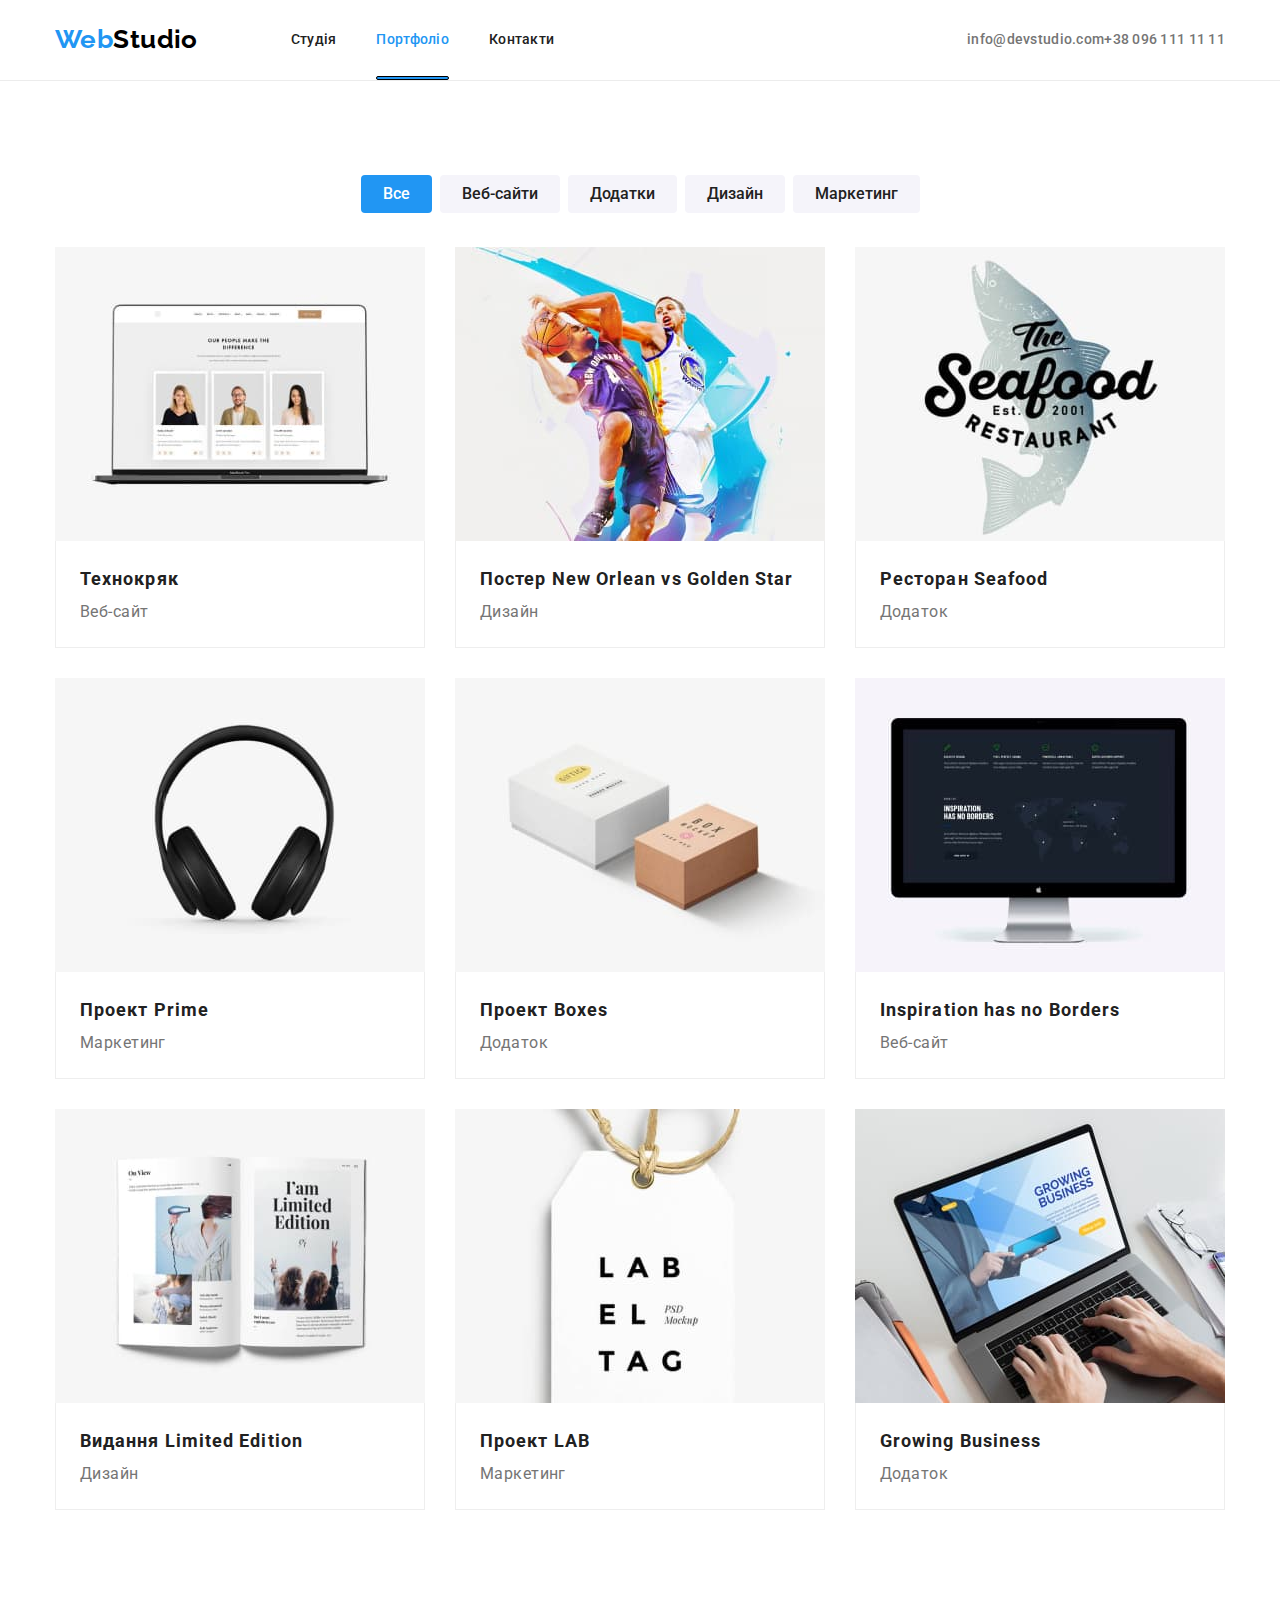
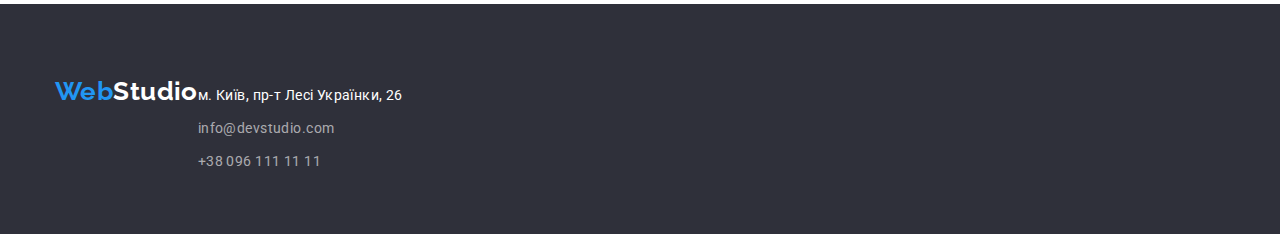
==== portfolio.html @ 4567cb4b "commit-1" ====
<!DOCTYPE html>
<html lang="uk">
  <head>
    <meta charset="UTF-8" />
    <meta http-equiv="X-UA-Compatible" content="IE=edge" />
    <meta name="viewport" content="width=device-width, initial-scale=1.0" />
    <title>Document</title>
    <link rel="preconnect" href="https://fonts.googleapis.com" />
    <link rel="preconnect" href="https://fonts.gstatic.com" crossorigin />
    <link
      href="https://fonts.googleapis.com/css2?family=Raleway:wght@700&family=Roboto:wght@400;500;700;900&display=swap"
      rel="stylesheet"
    />
    <link
      rel="stylesheet"
      href="https://cdnjs.cloudflare.com/ajax/libs/modern-normalize/1.0.0/modern-normalize.min.css"
    />
    <link rel="stylesheet" href="./css/styles.css" />
  </head>

  <body>
    <header class="section header">
      <div class="container header-container">
        <nav class="navigation">
          <a href="index.html" class="logo header link"
            ><span class="logo-accent">Web</span>Studio</a
          >

          <ul class="site-nav list">
            <li class="site-nav-item"><a href="index.html" class="link">Студія</a></li>
            <li class="site-nav-item">
              <a href="./portfolio.html" class="link current">Портфоліо</a>
            </li>
            <li class="site-nav-item"><a href="" class="link">Контакти</a></li>
          </ul>
        </nav>

        <ul class="contact-nav list">
          <li class="contact-nav-item">
            <a class="contact-nav-mail link" href="mailto:info@devstudio.com">info@devstudio.com</a>
          </li>
          <li class="contact-nav-item">
            <a class="contact-nav-number link" href="tel:380961111111">+38 096 111 11 11</a>
          </li>
        </ul>
      </div>
    </header>

    <main>
      <section class="section projects">
        <div class="container">
          <h1 class="visually-hidden">Проекти</h1>
          <ul class="button-list list">
            <li>
              <button type="button" class="button current">Все</button>
            </li>
            <li>
              <button type="button" class="button">Веб-сайти</button>
            </li>
            <li><button type="button" class="button">Додатки</button></li>
            <li><button type="button" class="button">Дизайн</button></li>
            <li><button type="button" class="button">Маркетинг</button></li>
          </ul>
          <ul class="projects-list list">
            <li class="projects-list-item">
              <img src="./images/img_1.jpg" alt="Ноутбук" width="370" />
              <div class="projects-text-box">
                <h2 class="title">Технокряк</h2>
                <p class="text">Веб-сайт</p>
              </div>
            </li>
            <li class="projects-list-item">
              <img src="./images/img_2.jpg" alt="Баскетболисты" width="370" />
              <div class="projects-text-box">
                <h2 class="title">Постер New Orlean vs Golden Star</h2>
                <p class="text">Дизайн</p>
              </div>
            </li>
            <li class="projects-list-item">
              <img src="./images/img_3.jpg" alt="Ресторан" width="370" />
              <div class="projects-text-box">
                <h2 class="title">Ресторан Seafood</h2>
                <p class="text">Додаток</p>
              </div>
            </li>
            <li class="projects-list-item">
              <img src="images/img_4.jpg" alt="Наушники" width="370" />
              <div class="projects-text-box">
                <h2 class="title">Проект Prime</h2>
                <p class="text">Маркетинг</p>
              </div>
            </li>
            <li class="projects-list-item">
              <img src="images/img_5.jpg" alt="Коробочки" width="370" />
              <div class="projects-text-box">
                <h2 class="title">Проект Boxes</h2>
                <p class="text">Додаток</p>
              </div>
            </li>
            <li class="projects-list-item">
              <img src="images/img_6.jpg" alt="Монитор" width="370" />
              <div class="projects-text-box">
                <h2 class="title">Inspiration has no Borders</h2>
                <p class="text">Веб-сайт</p>
              </div>
            </li>
            <li class="projects-list-item">
              <img src="images/img_7.jpg" alt="Журнал" width="370" />
              <div class="projects-text-box">
                <h2 class="title">Видання Limited Edition</h2>
                <p class="text">Дизайн</p>
              </div>
            </li>
            <li class="projects-list-item">
              <img src="images/img_8.jpg" alt="Подвеска" width="370" />
              <div class="projects-text-box">
                <h2 class="title">Проект LAB</h2>
                <p class="text">Маркетинг</p>
              </div>
            </li>
            <li class="projects-list-item">
              <img src="images/img_9.jpg" alt="Рабочий стол" width="370" />
              <div class="projects-text-box">
                <h2 class="title">Growing Business</h2>
                <p class="text">Додаток</p>
              </div>
            </li>
          </ul>
        </div>
      </section>
    </main>

    <footer class="section footer">
      <div class="container footer">
        <a href="./index.html" class="logo footer link"
          ><span class="logo-accent">Web</span>Studio</a
        >

        <address class="adress">
          <ul class="adress-list list">
            <li class="adress-point-item">
              <a
                href="https://bit.ly/3pXMvUd"
                class="adress-point link"
                target="_blank"
                rel="noopener noreferrer"
                >м. Київ, пр-т Лесі Українки, 26</a
              >
            </li>
            <li class="adress-mail-item">
              <a href="mailto:info@devstudio.com" class="adress-link link">info@devstudio.com</a>
            </li>
            <li class="adress-tel-item">
              <a href="tel:380961111111" class="adress-link link">+38 096 111 11 11</a>
            </li>
          </ul>
        </address>
      </div>
    </footer>
  </body>
</html>
---- css/styles.css ----
/* =============Components============= */
:root {
  --primary-text-color: #757575;
  --title-text-color: #212121;
  --accent-color: #2196f3;
  --primary-white-color: #ffffff;
  --primary-grey-color: #f5f4fa;
  --primary-background-color: #f5f5f5;
  --primary-black-color: #2f303a;
  --secondary-black-color: #000000;
  --adress-color: rgba(255, 255, 255, 0.6);
  --border-content-color: #eeeeee;
  --timing-function: 250ms cubic-bezier(0.4, 0, 0.2, 1);
}

body {
  color: var(--primary-text-color);
  background-color: var(--primary-white-color);
  font-family: Roboto, sans-serif;
  font-size: 14px;
  letter-spacing: 0.03em;
}

h1,
h2,
h3,
p {
  margin-top: 0;
  margin-bottom: 0;
}

ul,
ol {
  margin-top: 0;
  margin-bottom: 0;
  padding-left: 0;
}

img {
  display: block;
}

.container {
  width: 1200px;
  margin-left: auto;
  margin-right: auto;
  padding-left: 15px;
  padding-right: 15px;
}

.visually-hidden {
  position: absolute;
  width: 1px;
  height: 1px;
  margin: -1px;
  border: 0;
  padding: 0;
  white-space: nowrap;
  clip-path: inset(100%);
  clip: rect(0 0 0 0);
  overflow: hidden;
}

.features,
.activity,
.projects {
  background-color: var(--primary-white-color);
}

.list {
  padding: 0;
  margin: 0;
  list-style: none;
}

.link {
  text-decoration: none;
}

/* =============/Components============= */

/*=============Header============= */
.section.header {
  border-bottom: 1px solid #ececec;
}

.header-container {
  padding-top: 24px;
  padding-bottom: 25px;

  display: flex;
  align-items: center;
  justify-content: space-between;
}

.navigation {
  display: flex;
  align-items: center;
}

.site-nav {
  display: flex;
}

.site-nav-item:not(:last-child) {
  margin-right: 40px;
}

.contact-nav {
  display: flex;
}

.contact-nav-link {
  margin-right: 50px;
}

.logo {
  font-family: Raleway, sans-serif;
  font-weight: 700;
  font-size: 26px;
  line-height: 1.19;
}

.logo.header {
  color: var(--secondary-black-color);
  margin-right: 93px;
}

.logo-accent {
  color: var(--accent-color);
}

.site-nav .link,
.contact-nav .link {
  color: var(--title-text-color);

  font-weight: 500;
  line-height: 1.14;
  letter-spacing: 0.02em;
}

.site-nav .link:hover,
.site-nav .link:focus,
.site-nav .link.current,
.contact-nav .link:hover,
.contact-nav .link:focus {
  color: var(--accent-color);
  transition: color 250ms cubic-bezier(0.4, 0, 0.2, 1);
}

.contact-nav .link {
  color: var(--primary-text-color);
}

.contact-nav-link {
  display: flex;
  justify-content: center;
  text-align: center;
}

.contact-nav-icon {
  fill: var(--primary-text-color);

  margin-right: 10px;
}

.contact-nav-link:hover .contact-nav-icon {
  fill: var(--accent-color);
}

.site-nav-item {
  position: relative;
}

/* .site-nav-item.current {
}

.site-nav-item::after {
  content: '';

  position: absolute;
  left: 0;
  bottom: 0;

  display: block;
  width: 100%;
  height: 4px;
  border-radius: 2px;
  background-color: #2196f3; */

/* В головній навігації, за допомогою псевдоелемента ::after, зроблено підкреслення посилання поточної сторінки (на якій зараз знаходиться користувач). */

/*=============/Header============= */

/* =============Hero============= */

.hero {
  padding-bottom: 200px;
  padding-top: 200px;
  text-align: center;
  max-width: 1600px;
  margin: 0 auto;

  background-color: #c4c4c4;
  background-image: linear-gradient(rgba(47, 48, 58, 0.4), rgba(47, 48, 58, 0.4)),
    url('../images/hero/hero.jpg');
}

.hero-title {
  margin: 0 auto;
  margin-bottom: 30px;
  color: var(--primary-white-color);
  width: 700px;

  font-weight: 900;
  font-size: 44px;
  line-height: 1.36;
  text-align: center;
  letter-spacing: 0.06em;
  text-transform: uppercase;
}

/* =============/Hero============= */

/* =============Features============= */

.section.features {
  padding-top: 94px;
  padding-bottom: 94px;
}

.features-title {
  margin-bottom: 10px;
  color: var(--title-text-color);

  font-size: 14px;
  line-height: 1.14;
  text-transform: uppercase;
}

.features-text {
  line-height: 1.7;
}

.features-list {
  display: flex;
  justify-content: space-between;
  column-gap: 30px;
}

.features-item {
  display: flex;
  flex-direction: column;

  border-radius: 4px;
}

.features-wrapper {
  display: flex;
  width: 270px;
  height: 120px;
  background-color: #f5f4fa;
  justify-content: center;
  align-items: center;
  column-gap: 30px;
  margin-bottom: 30px;
}

.features-icon {
  width: 70px;
  height: 70px;
}

/* =============/Features============= */

/* =============Activity============= */

.section.activity {
  padding-bottom: 94px;
}

.activity-title,
.team-title {
  color: var(--title-text-color);

  font-size: 36px;
  line-height: 1.16;
  text-align: center;
}

.activity-title {
  margin-bottom: 50px;
}

.activity-list {
  width: calc((100% - 60px) / 3);
  display: flex;
  column-gap: 30px;
}

.activity-item {
  position: relative;
}

.activity-subtitle {
  position: absolute;
  bottom: 0;

  font-size: 14px;
  line-height: 1.14;
  text-align: center;
  text-transform: uppercase;

  color: #ffffff;
  background-color: rgba(47, 48, 58, 0.8);
  border: 1px solid #000000;
  text-shadow: 0px 4px 4px rgba(0, 0, 0, 0.25);
  box-shadow: 0px 4px 4px rgba(0, 0, 0, 0.25);

  padding: 27px 0;
  width: 100%;
}

/* =============/Activity============= */

/* =============Team============= */

.section.team {
  padding-bottom: 94px;
  padding-top: 94px;
}

.team {
  background-color: var(--primary-grey-color);
}

.team-title {
  margin-bottom: 50px;
}

.team-list {
  width: calc((100%-90px) / 4);
  display: flex;
  gap: 30px;
}

.team-item {
  border-radius: 0px 0px 4px 4px;
  box-shadow: 0px 1px 3px rgba(0, 0, 0, 0.12), 0px 1px 1px rgba(0, 0, 0, 0.14),
    0px 2px 1px rgba(0, 0, 0, 0.2);
}

.team-subtitle {
  margin-bottom: 10px;

  color: var(--title-text-color);

  font-weight: 500;
  font-size: 16px;
  line-height: 1.18;
  text-align: center;
}

.team-list .text {
  font-size: 16px;
  line-height: 1.18;
  text-align: center;

  margin-bottom: 16px;
}

.team-description {
  padding: 30px 10px;
  background-color: var(--primary-white-color);
}

.social-list {
  display: flex;
  justify-content: center;
  column-gap: 10px;
}

.social-list-link {
  display: flex;
  justify-content: center;
  align-items: center;
  width: 44px;
  height: 44px;
  border-radius: 50%;

  background-color: var(--primary-white-color);
}

.social-list-link:hover,
.social-list-link:focus {
  background-color: var(--accent-color);
  transition: background-color 250ms cubic-bezier(0.4, 0, 0.2, 1);
}

.social-list-icon {
  width: 20px;
  height: 20px;
  fill: #afb1b8;
}

.social-list-link:hover .social-list-icon {
  fill: var(--primary-white-color);
}

/* =============/Team============= */

/* =============Clients============= */

.clients {
  padding-bottom: 47px;
  padding-top: 47px;
}

.clients-title {
  font-style: normal;
  font-weight: 700;
  font-size: 36px;
  line-height: 1.16;
  text-align: center;
  color: var(--title-text-color);

  margin-bottom: 50px;
}

.clients-list {
  display: flex;
  justify-content: space-between;
  align-items: center;
}

.clients-icon {
  width: 105px;
  height: 60px;

  fill: #afb1b8;
}

.clients-item {
  display: flex;
  justify-content: center;
  align-items: center;
  border: 1px solid #afb1b8;
  border-radius: 4px;
  width: 170px;
  height: 92px;
}

.clients-item:hover {
  border-color: #2196f3;
}

.clients-item:hover .clients-icon {
  fill: #2196f3;
}

/* =============/Clients============= */

/* =============Footer=============*/

.section.footer {
  padding: 60px 0;
  background-color: var(--primary-black-color);
}

.container.footer {
  display: flex;
  align-items: baseline;
}

.footer-adress-wrapper {
  margin-right: 70px;
}

.footer-social-title {
  margin-bottom: 20px;
  color: var(--primary-white-color);

  font-weight: 700;
  line-height: 1.14;
  text-transform: uppercase;
}

.footer-social-list {
  display: flex;
  justify-content: center;
  column-gap: 10px;
}

.social-list-icon.footer {
  fill: var(--primary-white-color);
}

.social-list-link.footer {
  background-color: rgba(255, 255, 255, 0.1);
}

.social-list-link:hover,
.social-list-link:focus {
  background-color: var(--accent-color);
  transition: background-color 250ms cubic-bezier(0.4, 0, 0.2, 1);
}

.logo.footer {
  color: var(--primary-white-color);
}

.adress {
  margin-top: 20px;
  font-style: normal;
}

.adress-point-item {
  margin-bottom: 9px;
}

.adress-mail-item {
  margin-bottom: 9px;
}

.adress-point {
  color: var(--primary-white-color);

  line-height: 1.71;
}

.adress .adress-link {
  color: var(--adress-color);

  font-style: normal;
  line-height: 1.71;
}

.adress-link:hover,
.adress-link:focus {
  color: var(--accent-color);
  transition: color 250ms cubic-bezier(0.4, 0, 0.2, 1);
}

.site-nav .link:hover,
.site-nav .link:focus {
  color: var(--accent-color);
  transition: color 250ms cubic-bezier(0.4, 0, 0.2, 1);
}

.site-nav .link.current {
  color: var(--accent-color);
  transition: color 250ms cubic-bezier(0.4, 0, 0.2, 1);

  position: relative;
}

.site-nav .link.current::after {
  content: '';

  position: absolute;
  left: 0;
  bottom: -33px;

  display: block;
  width: 100%;
  height: 4px;
  border-radius: 2px;
  background-color: #2196f3;
  border: 1px solid #000000;
}

.contact-nav .link:hover,
.contact-nav .link:focus {
  color: var(--accent-color);
  transition: color 250ms cubic-bezier(0.4, 0, 0.2, 1);
}

/* =============/Footer============= */

/*=============Buttons============= */

.button {
  padding: 6px 22px;
  min-width: 81px;
  min-height: 26px;
  border-radius: 4px;
  border: none;

  color: var(--title-text-color);
  background-color: var(--primary-grey-color);

  font-family: inherit;
  font-weight: 500;
  font-size: 16px;
  line-height: 1.62;
  text-align: center;

  cursor: pointer;
}

.button.primary {
  padding: 10px 32px;
  min-width: 152px;
  min-height: 30px;

  color: var(--primary-white-color);
  background-color: var(--accent-color);

  font-weight: 700;
  font-size: 16px;
  line-height: 1.88;
  align-items: center;
  text-align: center;
  letter-spacing: 0.06em;

  cursor: pointer;
}

.button.current {
  min-width: 29px;
  min-height: 26px;
  color: var(--primary-white-color);
  background-color: var(--accent-color);
}

.button-list .button:hover,
.button-list .button:focus {
  color: var(--primary-white-color);
  background-color: var(--accent-color);
  transition: background-color 250ms cubic-bezier(0.4, 0, 0.2, 1);
  transition: color 250ms cubic-bezier(0.4, 0, 0.2, 1);
}

.button.current:hover,
.button.current:focus {
  color: var(--primary-white-color);
  background-color: var(--accent-color);
  transition: background-color 250ms cubic-bezier(0.4, 0, 0.2, 1);
  transition: color 250ms cubic-bezier(0.4, 0, 0.2, 1);
}

/*=============/Buttons============= */

/* =============Portfolio============= */

.section.projects {
  padding-bottom: 94px;
  padding-top: 94px;
}

.button-list {
  display: flex;
  justify-content: center;
  column-gap: 8px;

  padding-bottom: 34px;
}

.projects-list {
  display: flex;
  flex-wrap: wrap;
  gap: 30px;
}

.projects-list .title {
  color: var(--title-text-color);

  font-size: 18px;
  line-height: 2;
  letter-spacing: 0.06em;
}

.projects-list .text {
  font-size: 16px;
  line-height: 1.88;
}

.projects-text-box {
  border-left: 1px solid var(--border-content-color);
  border-right: 1px solid var(--border-content-color);
  border-bottom: 1px solid var(--border-content-color);

  padding: 20px 24px;
}

/* =============/Portfolio============ */

/* =============Modal Window============ */

.backdrop {
  position: fixed;
  top: 0;
  bottom: 0;
  z-index: 100;
  width: 100%;
  height: 100%;
  background-color: rgba(0, 0, 0, 0.2);
  transition: opacity 500ms linear, visibility 500ms linear;
}

.backdrop.is-hidden {
  opacity: 0;
  visibility: hidden;
  pointer-events: none;
}

.modal {
  position: absolute;
  top: 50%;
  left: 50%;
  width: 528px;
  height: 581px;
  transform: translate(-50%, -50%);
  background-color: var(--primary-white-color);
}

.modal-close-btn {
  position: absolute;
  top: 8px;
  right: 8px;
  display: flex;
  justify-content: center;
  align-items: center;
  background-color: #ffffff;
  width: 30px;
  height: 30px;
  border-radius: 50%;
  border: 1px solid #000000;
  box-shadow: 0px 1px 3px rgba(0, 0, 0, 0.12), 0px 1px 1px rgba(0, 0, 0, 0.14),
    0px 2px 1px rgba(0, 0, 0, 0.2);
  padding: 0;
}

/* =============/Modal Window============ */ ;
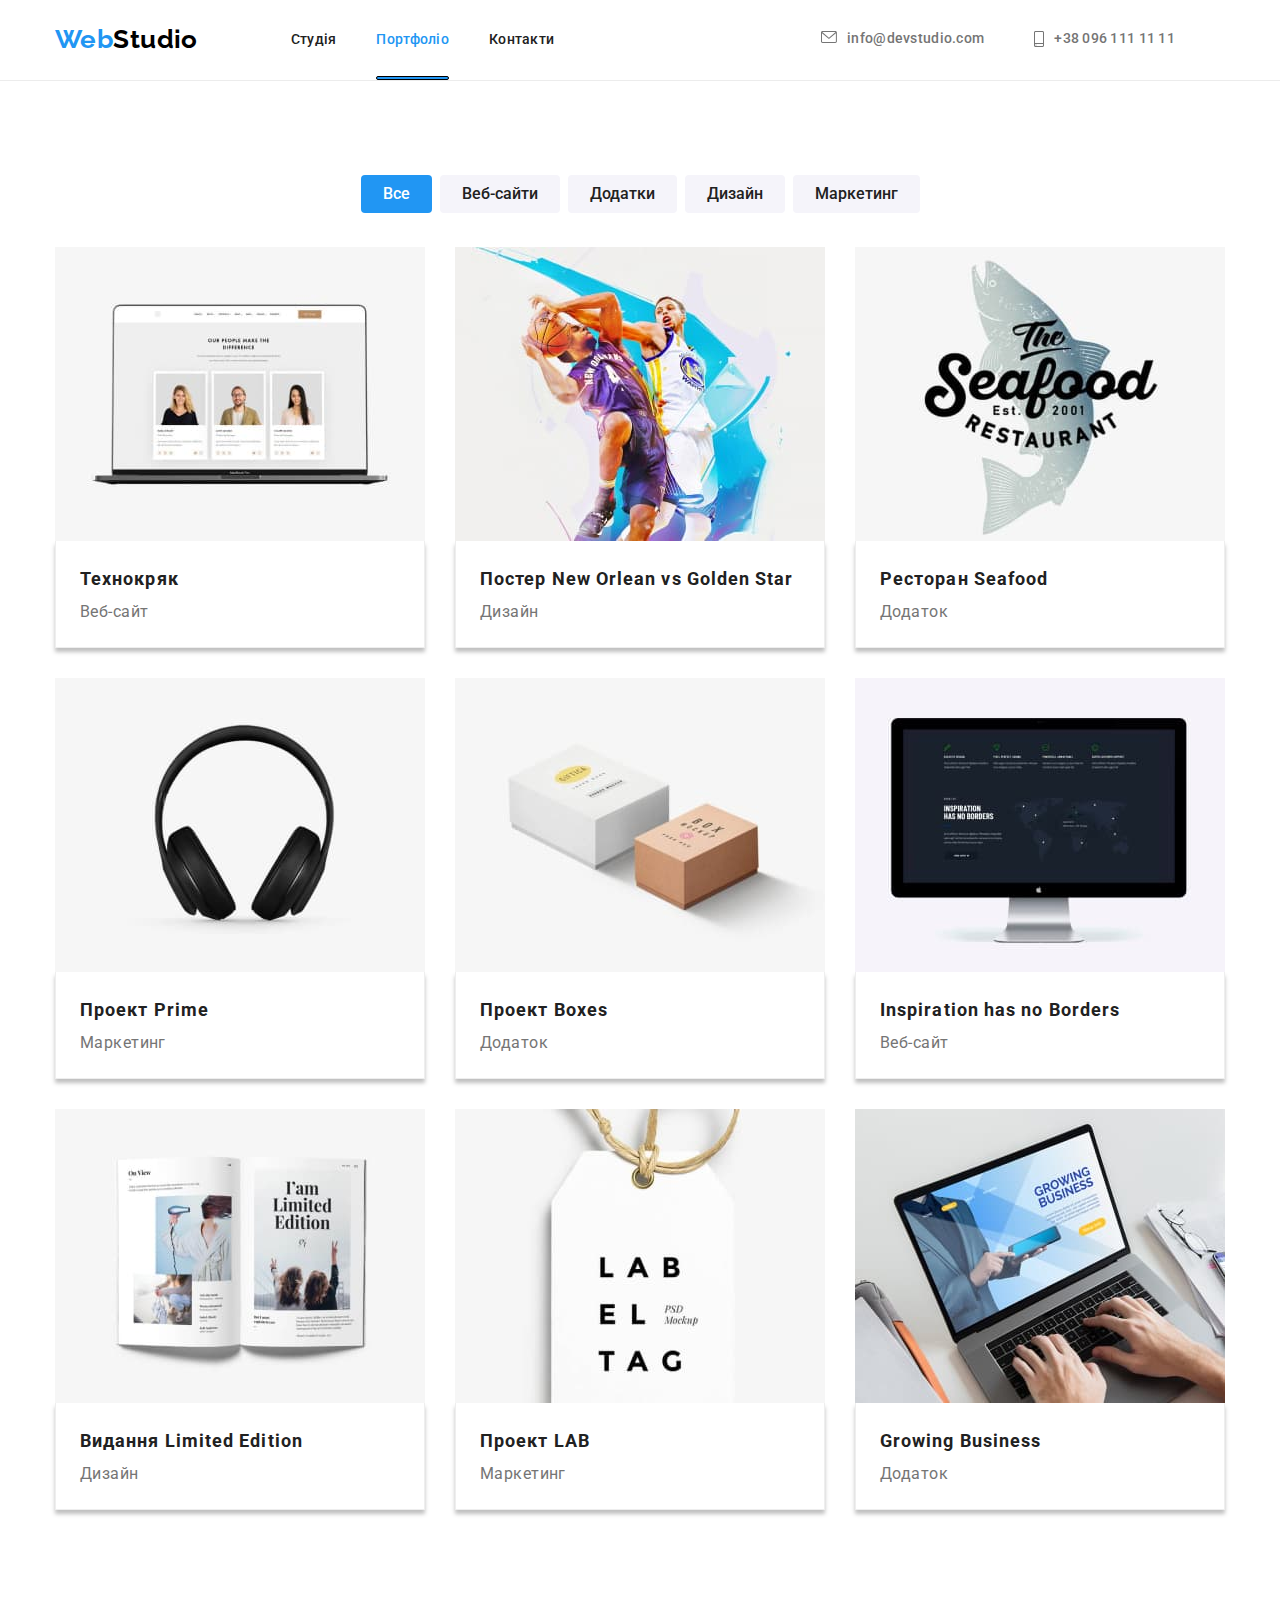
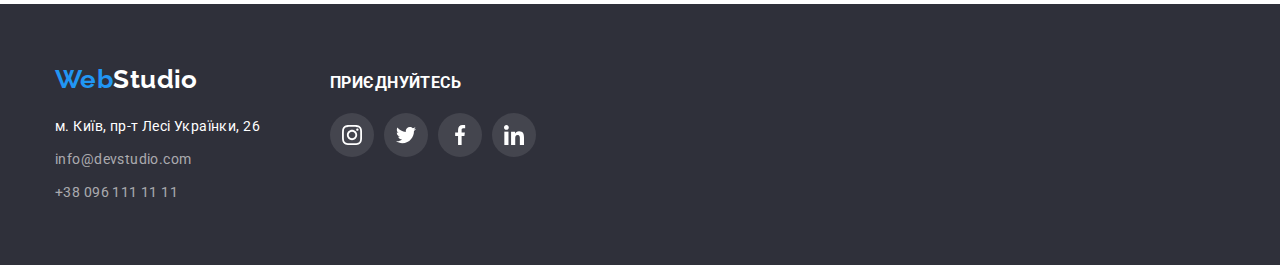
==== commit 1dfec74d: "commit-2" ====
--- a/portfolio.html
+++ b/portfolio.html
@@ -27,8 +27,10 @@
           >
 
           <ul class="site-nav list">
-            <li class="site-nav-item"><a href="index.html" class="link">Студія</a></li>
             <li class="site-nav-item">
+              <a href="index.html" class="link">Студія</a>
+            </li>
+            <li class="site-nav-item current">
               <a href="./portfolio.html" class="link current">Портфоліо</a>
             </li>
             <li class="site-nav-item"><a href="" class="link">Контакти</a></li>
@@ -37,10 +39,18 @@
 
         <ul class="contact-nav list">
           <li class="contact-nav-item">
-            <a class="contact-nav-mail link" href="mailto:info@devstudio.com">info@devstudio.com</a>
+            <a class="contact-nav-link link" href="mailto:info@devstudio.com">
+              <svg class="contact-nav-icon" width="16" height="12">
+                <use href="./images/sprite .svg#icon-envelope"></use></svg
+              >info@devstudio.com</a
+            >
           </li>
           <li class="contact-nav-item">
-            <a class="contact-nav-number link" href="tel:380961111111">+38 096 111 11 11</a>
+            <a class="contact-nav-link link" href="tel:380961111111">
+              <svg class="contact-nav-icon" width="10" height="16">
+                <use href="./images/sprite .svg#icon-smartphone"></use></svg
+              >+38 096 111 11 11</a
+            >
           </li>
         </ul>
       </div>
@@ -63,63 +73,149 @@
           </ul>
           <ul class="projects-list list">
             <li class="projects-list-item">
-              <img src="./images/img_1.jpg" alt="Ноутбук" width="370" />
+              <div class="projects-thumb">
+                <img src="./images/img_1.jpg" alt="Ноутбук" width="370" />
+                <div class="projects-overlay">
+                  <p class="projects-overlay-text">
+                    Ресурс пропонує комплексні пропозиції з різним рівнем функціоналу та сервісів.
+                    Все це дозволить відвідувачу отримати вичерпні відомості про компанію чи
+                    приватну особу.
+                  </p>
+                </div>
+              </div>
               <div class="projects-text-box">
                 <h2 class="title">Технокряк</h2>
                 <p class="text">Веб-сайт</p>
               </div>
             </li>
             <li class="projects-list-item">
-              <img src="./images/img_2.jpg" alt="Баскетболисты" width="370" />
+              <div class="projects-thumb">
+                <img src="./images/img_2.jpg" alt="Баскетболисты" width="370" />
+                <div class="projects-overlay">
+                  <p class="projects-overlay-text">
+                    Ресурс пропонує комплексні пропозиції з різним рівнем функціоналу та сервісів.
+                    Все це дозволить відвідувачу отримати вичерпні відомості про компанію чи
+                    приватну особу.
+                  </p>
+                </div>
+              </div>
               <div class="projects-text-box">
                 <h2 class="title">Постер New Orlean vs Golden Star</h2>
                 <p class="text">Дизайн</p>
               </div>
             </li>
             <li class="projects-list-item">
-              <img src="./images/img_3.jpg" alt="Ресторан" width="370" />
+              <div class="projects-thumb">
+                <img src="./images/img_3.jpg" alt="Ресторан" width="370" />
+                <div class="projects-overlay">
+                  <p class="projects-overlay-text">
+                    Ресурс пропонує комплексні пропозиції з різним рівнем функціоналу та сервісів.
+                    Все це дозволить відвідувачу отримати вичерпні відомості про компанію чи
+                    приватну особу.
+                  </p>
+                </div>
+              </div>
               <div class="projects-text-box">
                 <h2 class="title">Ресторан Seafood</h2>
                 <p class="text">Додаток</p>
               </div>
             </li>
             <li class="projects-list-item">
-              <img src="images/img_4.jpg" alt="Наушники" width="370" />
+              <div class="projects-thumb">
+                <img src="images/img_4.jpg" alt="Наушники" width="370" />
+                <div class="projects-overlay">
+                  <p class="projects-overlay-text">
+                    Ресурс пропонує комплексні пропозиції з різним рівнем функціоналу та сервісів.
+                    Все це дозволить відвідувачу отримати вичерпні відомості про компанію чи
+                    приватну особу.
+                  </p>
+                </div>
+              </div>
+
               <div class="projects-text-box">
                 <h2 class="title">Проект Prime</h2>
                 <p class="text">Маркетинг</p>
               </div>
             </li>
             <li class="projects-list-item">
-              <img src="images/img_5.jpg" alt="Коробочки" width="370" />
+              <div class="projects-thumb">
+                <img src="images/img_5.jpg" alt="Коробочки" width="370" />
+                <div class="projects-overlay">
+                  <p class="projects-overlay-text">
+                    Ресурс пропонує комплексні пропозиції з різним рівнем функціоналу та сервісів.
+                    Все це дозволить відвідувачу отримати вичерпні відомості про компанію чи
+                    приватну особу.
+                  </p>
+                </div>
+              </div>
+
               <div class="projects-text-box">
                 <h2 class="title">Проект Boxes</h2>
                 <p class="text">Додаток</p>
               </div>
             </li>
             <li class="projects-list-item">
-              <img src="images/img_6.jpg" alt="Монитор" width="370" />
+              <div class="projects-thumb">
+                <img src="images/img_6.jpg" alt="Монитор" width="370" />
+                <div class="projects-overlay">
+                  <p class="projects-overlay-text">
+                    Ресурс пропонує комплексні пропозиції з різним рівнем функціоналу та сервісів.
+                    Все це дозволить відвідувачу отримати вичерпні відомості про компанію чи
+                    приватну особу.
+                  </p>
+                </div>
+              </div>
+
               <div class="projects-text-box">
                 <h2 class="title">Inspiration has no Borders</h2>
                 <p class="text">Веб-сайт</p>
               </div>
             </li>
             <li class="projects-list-item">
-              <img src="images/img_7.jpg" alt="Журнал" width="370" />
+              <div class="projects-thumb">
+                <img src="images/img_7.jpg" alt="Журнал" width="370" />
+                <div class="projects-overlay">
+                  <p class="projects-overlay-text">
+                    Ресурс пропонує комплексні пропозиції з різним рівнем функціоналу та сервісів.
+                    Все це дозволить відвідувачу отримати вичерпні відомості про компанію чи
+                    приватну особу.
+                  </p>
+                </div>
+              </div>
+
               <div class="projects-text-box">
                 <h2 class="title">Видання Limited Edition</h2>
                 <p class="text">Дизайн</p>
               </div>
             </li>
             <li class="projects-list-item">
-              <img src="images/img_8.jpg" alt="Подвеска" width="370" />
+              <div class="projects-thumb">
+                <img src="images/img_8.jpg" alt="Подвеска" width="370" />
+                <div class="projects-overlay">
+                  <p class="projects-overlay-text">
+                    Ресурс пропонує комплексні пропозиції з різним рівнем функціоналу та сервісів.
+                    Все це дозволить відвідувачу отримати вичерпні відомості про компанію чи
+                    приватну особу.
+                  </p>
+                </div>
+              </div>
+
               <div class="projects-text-box">
                 <h2 class="title">Проект LAB</h2>
                 <p class="text">Маркетинг</p>
               </div>
             </li>
             <li class="projects-list-item">
-              <img src="images/img_9.jpg" alt="Рабочий стол" width="370" />
+              <div class="projects-thumb">
+                <img src="images/img_9.jpg" alt="Рабочий стол" width="370" />
+                <div class="projects-overlay">
+                  <p class="projects-overlay-text">
+                    Ресурс пропонує комплексні пропозиції з різним рівнем функціоналу та сервісів.
+                    Все це дозволить відвідувачу отримати вичерпні відомості про компанію чи
+                    приватну особу.
+                  </p>
+                </div>
+              </div>
               <div class="projects-text-box">
                 <h2 class="title">Growing Business</h2>
                 <p class="text">Додаток</p>
@@ -132,29 +228,64 @@
 
     <footer class="section footer">
       <div class="container footer">
-        <a href="./index.html" class="logo footer link"
-          ><span class="logo-accent">Web</span>Studio</a
-        >
-
-        <address class="adress">
-          <ul class="adress-list list">
-            <li class="adress-point-item">
-              <a
-                href="https://bit.ly/3pXMvUd"
-                class="adress-point link"
-                target="_blank"
-                rel="noopener noreferrer"
-                >м. Київ, пр-т Лесі Українки, 26</a
-              >
-            </li>
-            <li class="adress-mail-item">
-              <a href="mailto:info@devstudio.com" class="adress-link link">info@devstudio.com</a>
-            </li>
-            <li class="adress-tel-item">
-              <a href="tel:380961111111" class="adress-link link">+38 096 111 11 11</a>
-            </li>
-          </ul>
-        </address>
+        <div class="footer-adress-wrapper">
+          <a href="./index.html" class="logo footer link"
+            ><span class="logo-accent">Web</span>Studio</a
+          >
+
+          <address class="adress">
+            <ul class="adress-list list">
+              <li class="adress-point-item">
+                <a
+                  href="https://bit.ly/3pXMvUd"
+                  class="adress-point link"
+                  target="_blank"
+                  rel="noopener noreferrer"
+                  >м. Київ, пр-т Лесі Українки, 26</a
+                >
+              </li>
+              <li class="adress-mail-item">
+                <a href="mailto:info@devstudio.com" class="adress-link link">info@devstudio.com</a>
+              </li>
+              <li class="adress-tel-item">
+                <a href="tel:380961111111" class="adress-link link">+38 096 111 11 11</a>
+              </li>
+            </ul>
+          </address>
+        </div>
+        <div class="footer-adress-wrapper">
+          <h3 class="footer-social-title">Приєднуйтесь</h3>
+          <ul class="footer-social-list list">
+            <li class="social-list-item">
+              <a href="" class="social-list-link footer">
+                <svg class="social-list-icon footer">
+                  <use href="./images/sprite .svg#icon-instagram"></use>
+                </svg>
+              </a>
+            </li>
+            <li class="social-list-item">
+              <a href="" class="social-list-link footer">
+                <svg class="social-list-icon footer">
+                  <use href="./images/sprite .svg#icon-twitter"></use>
+                </svg>
+              </a>
+            </li>
+            <li class="social-list-item">
+              <a href="" class="social-list-link footer">
+                <svg class="social-list-icon footer">
+                  <use href="./images/sprite .svg#icon-facebook"></use>
+                </svg>
+              </a>
+            </li>
+            <li class="social-list-item">
+              <a href="" class="social-list-link footer">
+                <svg class="social-list-icon footer">
+                  <use href="./images/sprite .svg#icon-linkedin"></use>
+                </svg>
+              </a>
+            </li>
+          </ul>
+        </div>
       </div>
     </footer>
   </body>
--- a/css/styles.css
+++ b/css/styles.css
@@ -403,7 +403,8 @@
   fill: #afb1b8;
 }
 
-.social-list-link:hover .social-list-icon {
+.social-list-link:hover .social-list-icon,
+.social-list-link:focus .social-list-icon {
   fill: var(--primary-white-color);
 }
 
@@ -450,10 +451,12 @@
   height: 92px;
 }
 
-.clients-item:hover {
+.clients-item:hover,
+.clients-item:focus {
   border-color: #2196f3;
 }
 
+.clients-item:focus .clients-icon,
 .clients-item:hover .clients-icon {
   fill: #2196f3;
 }
@@ -662,7 +665,38 @@
   gap: 30px;
 }
 
-.projects-list .title {
+.projects-overlay-text {
+  justify-content: center;
+  text-align: center;
+  font-size: 18px;
+  line-height: 1.5;
+  color: var(--primary-white-color);
+}
+
+.projects-thumb {
+  position: relative;
+  overflow: hidden;
+}
+
+.projects-overlay {
+  position: absolute;
+  top: 0;
+  bottom: 0;
+  left: 0;
+  background-color: rgba(33, 150, 243, 0.9);
+  padding: 63px 24px;
+  opacity: 0;
+
+  transform: translateY(100%);
+  transition: transform 250ms cubic-bezier(0.4, 0, 0.2, 1);
+}
+
+.projects-list-item:hover .projects-overlay {
+  transform: translateY(0%);
+  opacity: 1;
+}
+
+.projects .projects-list .title {
   color: var(--title-text-color);
 
   font-size: 18px;
@@ -679,6 +713,7 @@
   border-left: 1px solid var(--border-content-color);
   border-right: 1px solid var(--border-content-color);
   border-bottom: 1px solid var(--border-content-color);
+  box-shadow: 0px 4px 4px rgba(0, 0, 0, 0.25);
 
   padding: 20px 24px;
 }
@@ -712,6 +747,10 @@
   height: 581px;
   transform: translate(-50%, -50%);
   background-color: var(--primary-white-color);
+  box-shadow: 0px 1px 3px rgba(0, 0, 0, 0.12), 0px 1px 1px rgba(0, 0, 0, 0.14),
+    0px 2px 1px rgba(0, 0, 0, 0.2);
+  border-radius: 4px;
+  border: 1px solid rgba(0, 0, 0, 0.1);
 }
 
 .modal-close-btn {
@@ -725,9 +764,7 @@
   width: 30px;
   height: 30px;
   border-radius: 50%;
-  border: 1px solid #000000;
-  box-shadow: 0px 1px 3px rgba(0, 0, 0, 0.12), 0px 1px 1px rgba(0, 0, 0, 0.14),
-    0px 2px 1px rgba(0, 0, 0, 0.2);
+  border: 1px solid rgba(0, 0, 0, 0.1);
   padding: 0;
 }
 
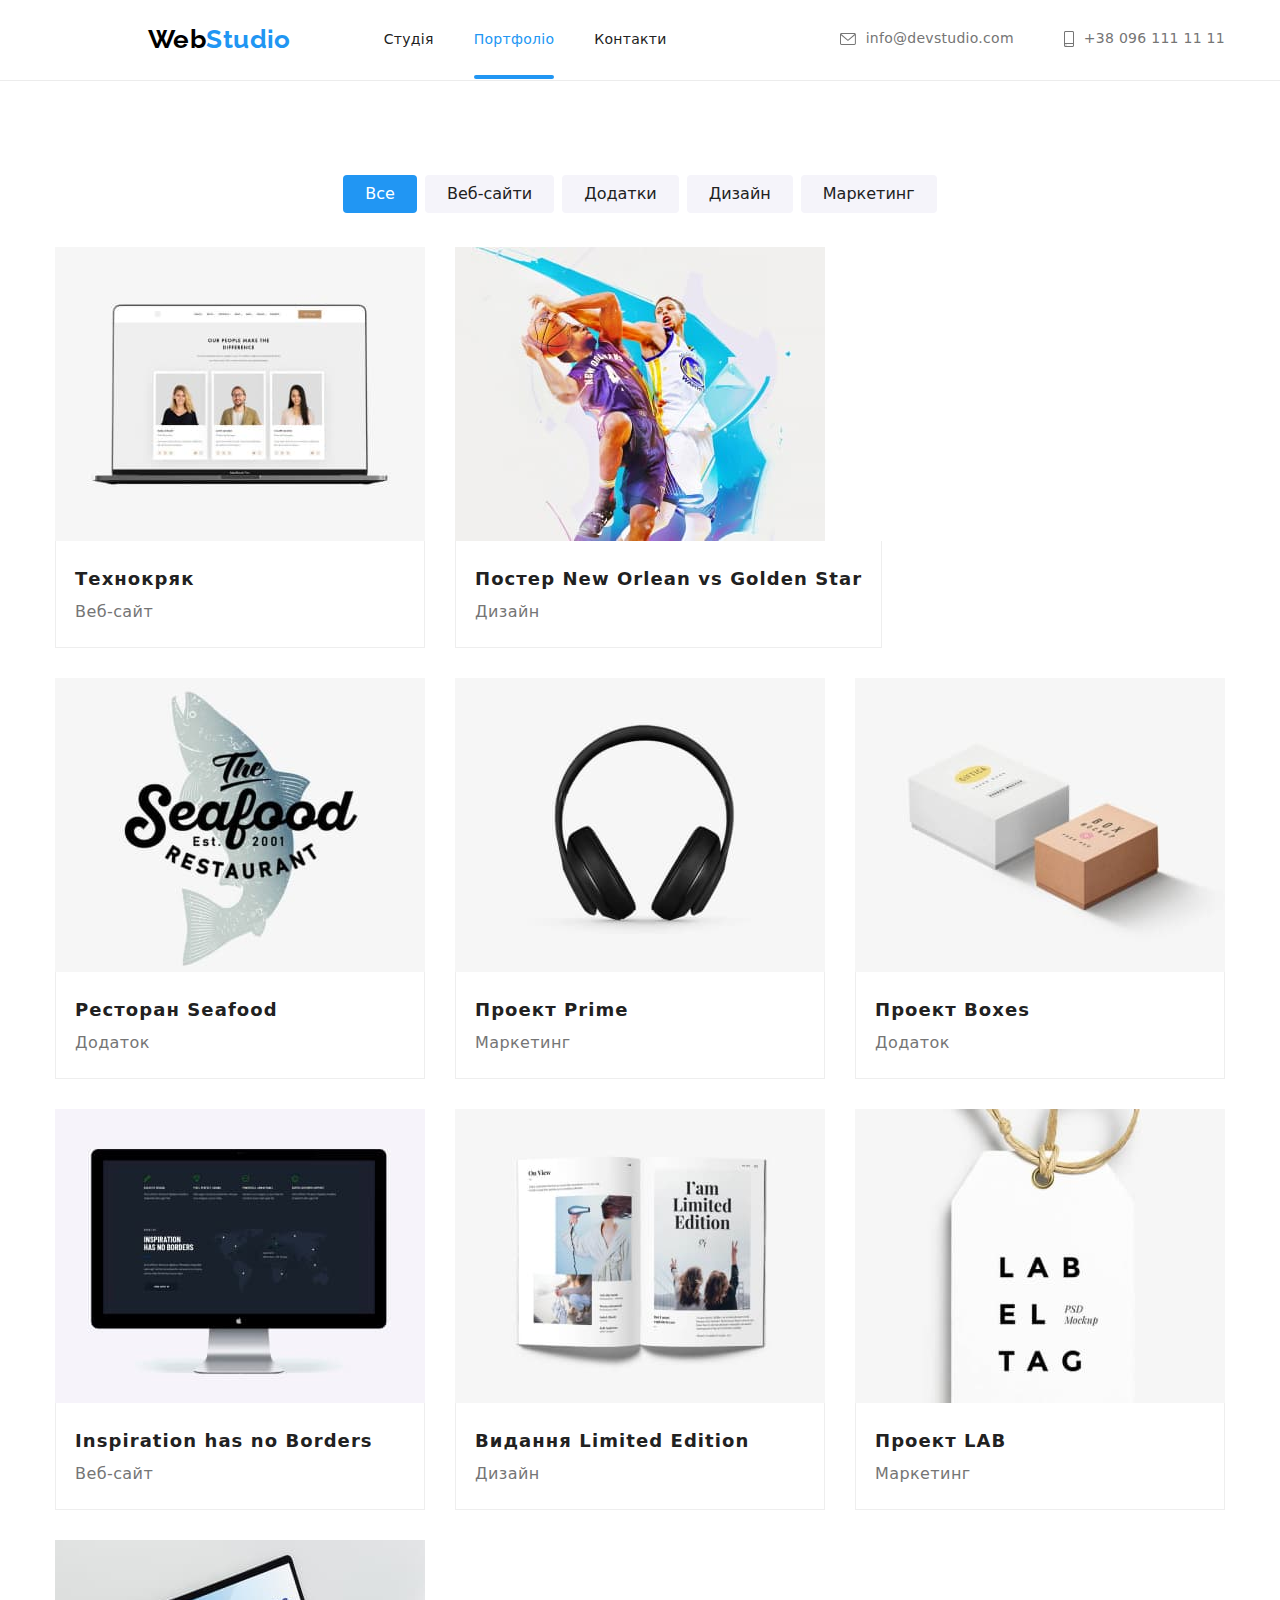
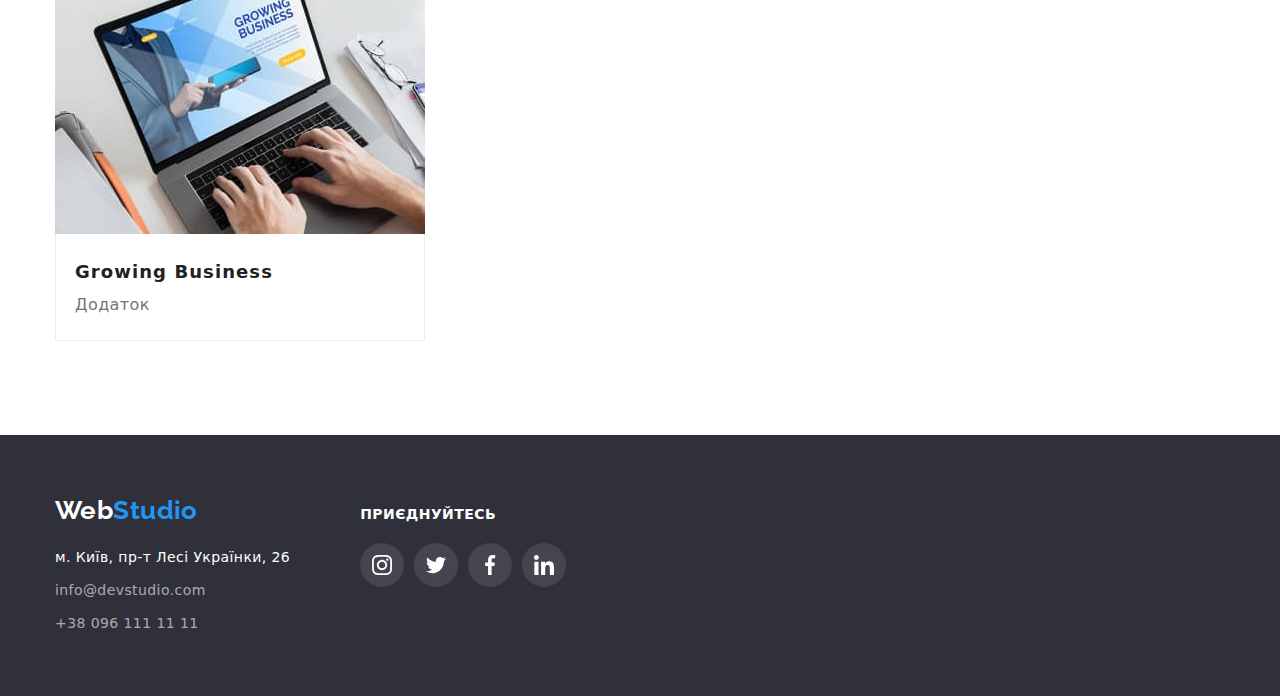
==== commit d1464ff2: "project" ====
--- a/portfolio.html
+++ b/portfolio.html
@@ -4,7 +4,7 @@
     <meta charset="UTF-8" />
     <meta http-equiv="X-UA-Compatible" content="IE=edge" />
     <meta name="viewport" content="width=device-width, initial-scale=1.0" />
-    <title>Document</title>
+    <title>Portfolio</title>
     <link rel="preconnect" href="https://fonts.googleapis.com" />
     <link rel="preconnect" href="https://fonts.gstatic.com" crossorigin />
     <link
@@ -16,40 +16,46 @@
       href="https://cdnjs.cloudflare.com/ajax/libs/modern-normalize/1.0.0/modern-normalize.min.css"
     />
     <link rel="stylesheet" href="./css/styles.css" />
+    <link
+      rel="stylesheet"
+      href="https://cdnjs.cloudflare.com/ajax/libs/modern-normalize/1.1.0/modern-normalize.min.css"
+    />
   </head>
 
   <body>
-    <header class="section header">
-      <div class="container header-container">
-        <nav class="navigation">
-          <a href="index.html" class="logo header link"
-            ><span class="logo-accent">Web</span>Studio</a
-          >
-
-          <ul class="site-nav list">
-            <li class="site-nav-item">
-              <a href="index.html" class="link">Студія</a>
-            </li>
-            <li class="site-nav-item current">
-              <a href="./portfolio.html" class="link current">Портфоліо</a>
-            </li>
-            <li class="site-nav-item"><a href="" class="link">Контакти</a></li>
+    <header class="header">
+      <div class="container header__row">
+        <nav class="header__nav">
+          <a href="index.html" class="logo link"><span class="logo__dark">Web</span>Studio</a>
+
+          <ul class="header__nav list">
+            <li class="header__item">
+              <a href="index.html" class="header__link link">Студія</a>
+            </li>
+            <li class="header__item">
+              <a href="./portfolio.html" class="header__link header__link--active link"
+                >Портфоліо</a
+              >
+            </li>
+            <li class="header__item"><a href="" class="header__link link">Контакти</a></li>
           </ul>
         </nav>
 
-        <ul class="contact-nav list">
-          <li class="contact-nav-item">
-            <a class="contact-nav-link link" href="mailto:info@devstudio.com">
-              <svg class="contact-nav-icon" width="16" height="12">
-                <use href="./images/sprite .svg#icon-envelope"></use></svg
-              >info@devstudio.com</a
+        <ul class="contacts list">
+          <li class="contacts__item">
+            <a class="contacts__link link" href="mailto:info@devstudio.com"
+              ><svg class="contacts__icon" width="16" height="12">
+                <use href="./images/icons.svg#envelope"></use>
+              </svg>
+              info@devstudio.com</a
             >
           </li>
-          <li class="contact-nav-item">
-            <a class="contact-nav-link link" href="tel:380961111111">
-              <svg class="contact-nav-icon" width="10" height="16">
-                <use href="./images/sprite .svg#icon-smartphone"></use></svg
-              >+38 096 111 11 11</a
+          <li class="contacts__item">
+            <a class="contacts__link link" href="tel:380961111111">
+              <svg class="contacts__icon" width="10" height="16">
+                <use href="./images/icons.svg#smartphone"></use>
+              </svg>
+              +38 096 111 11 11</a
             >
           </li>
         </ul>
@@ -57,7 +63,7 @@
     </header>
 
     <main>
-      <section class="section projects">
+      <section class="projects">
         <div class="container">
           <h1 class="visually-hidden">Проекти</h1>
           <ul class="button-list list">
@@ -71,154 +77,149 @@
             <li><button type="button" class="button">Дизайн</button></li>
             <li><button type="button" class="button">Маркетинг</button></li>
           </ul>
-          <ul class="projects-list list">
-            <li class="projects-list-item">
+          <ul class="projects__list list">
+            <li class="projects__item">
               <div class="projects-thumb">
                 <img src="./images/img_1.jpg" alt="Ноутбук" width="370" />
                 <div class="projects-overlay">
-                  <p class="projects-overlay-text">
-                    Ресурс пропонує комплексні пропозиції з різним рівнем функціоналу та сервісів.
-                    Все це дозволить відвідувачу отримати вичерпні відомості про компанію чи
-                    приватну особу.
-                  </p>
-                </div>
-              </div>
-              <div class="projects-text-box">
-                <h2 class="title">Технокряк</h2>
-                <p class="text">Веб-сайт</p>
-              </div>
-            </li>
-            <li class="projects-list-item">
-              <div class="projects-thumb">
-                <img src="./images/img_2.jpg" alt="Баскетболисты" width="370" />
-                <div class="projects-overlay">
-                  <p class="projects-overlay-text">
-                    Ресурс пропонує комплексні пропозиції з різним рівнем функціоналу та сервісів.
-                    Все це дозволить відвідувачу отримати вичерпні відомості про компанію чи
-                    приватну особу.
-                  </p>
-                </div>
-              </div>
-              <div class="projects-text-box">
-                <h2 class="title">Постер New Orlean vs Golden Star</h2>
-                <p class="text">Дизайн</p>
-              </div>
-            </li>
-            <li class="projects-list-item">
+                  <p class="projects-overlay__text">
+                    Ресурс пропонує комплексні пропозиції з різним рівнем функціоналу та сервісів.
+                    Все це дозволить відвідувачу отримати вичерпні відомості про компанію чи
+                    приватну особу.
+                  </p>
+                </div>
+              </div>
+              <div class="projects-text__wrapper">
+                <h2 class="projects__title">Технокряк</h2>
+                <p class="projects__text">Веб-сайт</p>
+              </div>
+            </li>
+            <li class="projects__item">
+              <div class="projects-thumb">
+                <img src="./images/img_2.jpg" alt="Баскетболіти" width="370" />
+                <div class="projects-overlay">
+                  <p class="projects-overlay__text">
+                    Ресурс пропонує комплексні пропозиції з різним рівнем функціоналу та сервісів.
+                    Все це дозволить відвідувачу отримати вичерпні відомості про компанію чи
+                    приватну особу.
+                  </p>
+                </div>
+              </div>
+              <div class="projects-text__wrapper">
+                <h2 class="projects__title">Постер New Orlean vs Golden Star</h2>
+                <p class="projects__text">Дизайн</p>
+              </div>
+            </li>
+            <li class="projects__item">
               <div class="projects-thumb">
                 <img src="./images/img_3.jpg" alt="Ресторан" width="370" />
                 <div class="projects-overlay">
-                  <p class="projects-overlay-text">
-                    Ресурс пропонує комплексні пропозиції з різним рівнем функціоналу та сервісів.
-                    Все це дозволить відвідувачу отримати вичерпні відомості про компанію чи
-                    приватну особу.
-                  </p>
-                </div>
-              </div>
-              <div class="projects-text-box">
-                <h2 class="title">Ресторан Seafood</h2>
-                <p class="text">Додаток</p>
-              </div>
-            </li>
-            <li class="projects-list-item">
-              <div class="projects-thumb">
-                <img src="images/img_4.jpg" alt="Наушники" width="370" />
-                <div class="projects-overlay">
-                  <p class="projects-overlay-text">
-                    Ресурс пропонує комплексні пропозиції з різним рівнем функціоналу та сервісів.
-                    Все це дозволить відвідувачу отримати вичерпні відомості про компанію чи
-                    приватну особу.
-                  </p>
-                </div>
-              </div>
-
-              <div class="projects-text-box">
-                <h2 class="title">Проект Prime</h2>
-                <p class="text">Маркетинг</p>
-              </div>
-            </li>
-            <li class="projects-list-item">
-              <div class="projects-thumb">
-                <img src="images/img_5.jpg" alt="Коробочки" width="370" />
-                <div class="projects-overlay">
-                  <p class="projects-overlay-text">
-                    Ресурс пропонує комплексні пропозиції з різним рівнем функціоналу та сервісів.
-                    Все це дозволить відвідувачу отримати вичерпні відомості про компанію чи
-                    приватну особу.
-                  </p>
-                </div>
-              </div>
-
-              <div class="projects-text-box">
-                <h2 class="title">Проект Boxes</h2>
-                <p class="text">Додаток</p>
-              </div>
-            </li>
-            <li class="projects-list-item">
-              <div class="projects-thumb">
-                <img src="images/img_6.jpg" alt="Монитор" width="370" />
-                <div class="projects-overlay">
-                  <p class="projects-overlay-text">
-                    Ресурс пропонує комплексні пропозиції з різним рівнем функціоналу та сервісів.
-                    Все це дозволить відвідувачу отримати вичерпні відомості про компанію чи
-                    приватну особу.
-                  </p>
-                </div>
-              </div>
-
-              <div class="projects-text-box">
-                <h2 class="title">Inspiration has no Borders</h2>
-                <p class="text">Веб-сайт</p>
-              </div>
-            </li>
-            <li class="projects-list-item">
+                  <p class="projects-overlay__text">
+                    Ресурс пропонує комплексні пропозиції з різним рівнем функціоналу та сервісів.
+                    Все це дозволить відвідувачу отримати вичерпні відомості про компанію чи
+                    приватну особу.
+                  </p>
+                </div>
+              </div>
+              <div class="projects-text__wrapper">
+                <h2 class="projects__title">Ресторан Seafood</h2>
+                <p class="projects__text">Додаток</p>
+              </div>
+            </li>
+            <li class="projects__item">
+              <div class="projects-thumb">
+                <img src="images/img_4.jpg" alt="Навушники" width="370" />
+                <div class="projects-overlay">
+                  <p class="projects-overlay__text">
+                    Ресурс пропонує комплексні пропозиції з різним рівнем функціоналу та сервісів.
+                    Все це дозволить відвідувачу отримати вичерпні відомості про компанію чи
+                    приватну особу.
+                  </p>
+                </div>
+              </div>
+              <div class="projects-text__wrapper">
+                <h2 class="projects__title">Проект Prime</h2>
+                <p class="projects__text">Маркетинг</p>
+              </div>
+            </li>
+            <li class="projects__item">
+              <div class="projects-thumb">
+                <img src="images/img_5.jpg" alt="Коробки" width="370" />
+                <div class="projects-overlay">
+                  <p class="projects-overlay__text">
+                    Ресурс пропонує комплексні пропозиції з різним рівнем функціоналу та сервісів.
+                    Все це дозволить відвідувачу отримати вичерпні відомості про компанію чи
+                    приватну особу.
+                  </p>
+                </div>
+              </div>
+              <div class="projects-text__wrapper">
+                <h2 class="projects__title">Проект Boxes</h2>
+                <p class="projects__text">Додаток</p>
+              </div>
+            </li>
+            <li class="projects__item">
+              <div class="projects-thumb">
+                <img src="images/img_6.jpg" alt="Монітор" width="370" />
+                <div class="projects-overlay">
+                  <p class="projects-overlay__text">
+                    Ресурс пропонує комплексні пропозиції з різним рівнем функціоналу та сервісів.
+                    Все це дозволить відвідувачу отримати вичерпні відомості про компанію чи
+                    приватну особу.
+                  </p>
+                </div>
+              </div>
+              <div class="projects-text__wrapper">
+                <h2 class="projects__title">Inspiration has no Borders</h2>
+                <p class="projects__text">Веб-сайт</p>
+              </div>
+            </li>
+            <li class="projects__item">
               <div class="projects-thumb">
                 <img src="images/img_7.jpg" alt="Журнал" width="370" />
                 <div class="projects-overlay">
-                  <p class="projects-overlay-text">
-                    Ресурс пропонує комплексні пропозиції з різним рівнем функціоналу та сервісів.
-                    Все це дозволить відвідувачу отримати вичерпні відомості про компанію чи
-                    приватну особу.
-                  </p>
-                </div>
-              </div>
-
-              <div class="projects-text-box">
-                <h2 class="title">Видання Limited Edition</h2>
-                <p class="text">Дизайн</p>
-              </div>
-            </li>
-            <li class="projects-list-item">
-              <div class="projects-thumb">
-                <img src="images/img_8.jpg" alt="Подвеска" width="370" />
-                <div class="projects-overlay">
-                  <p class="projects-overlay-text">
-                    Ресурс пропонує комплексні пропозиції з різним рівнем функціоналу та сервісів.
-                    Все це дозволить відвідувачу отримати вичерпні відомості про компанію чи
-                    приватну особу.
-                  </p>
-                </div>
-              </div>
-
-              <div class="projects-text-box">
-                <h2 class="title">Проект LAB</h2>
-                <p class="text">Маркетинг</p>
-              </div>
-            </li>
-            <li class="projects-list-item">
-              <div class="projects-thumb">
-                <img src="images/img_9.jpg" alt="Рабочий стол" width="370" />
-                <div class="projects-overlay">
-                  <p class="projects-overlay-text">
-                    Ресурс пропонує комплексні пропозиції з різним рівнем функціоналу та сервісів.
-                    Все це дозволить відвідувачу отримати вичерпні відомості про компанію чи
-                    приватну особу.
-                  </p>
-                </div>
-              </div>
-              <div class="projects-text-box">
-                <h2 class="title">Growing Business</h2>
-                <p class="text">Додаток</p>
+                  <p class="projects-overlay__text">
+                    Ресурс пропонує комплексні пропозиції з різним рівнем функціоналу та сервісів.
+                    Все це дозволить відвідувачу отримати вичерпні відомості про компанію чи
+                    приватну особу.
+                  </p>
+                </div>
+              </div>
+              <div class="projects-text__wrapper">
+                <h2 class="projects__title">Видання Limited Edition</h2>
+                <p class="projects__text">Дизайн</p>
+              </div>
+            </li>
+            <li class="projects__item">
+              <div class="projects-thumb">
+                <img src="images/img_8.jpg" alt="Підвіска" width="370" />
+                <div class="projects-overlay">
+                  <p class="projects-overlay__text">
+                    Ресурс пропонує комплексні пропозиції з різним рівнем функціоналу та сервісів.
+                    Все це дозволить відвідувачу отримати вичерпні відомості про компанію чи
+                    приватну особу.
+                  </p>
+                </div>
+              </div>
+              <div class="projects-text__wrapper">
+                <h2 class="projects__title">Проект LAB</h2>
+                <p class="projects__text">Маркетинг</p>
+              </div>
+            </li>
+            <li class="projects__item">
+              <div class="projects-thumb">
+                <img src="images/img_9.jpg" alt="Робочий стіл" width="370" />
+                <div class="projects-overlay">
+                  <p class="projects-overlay__text">
+                    Ресурс пропонує комплексні пропозиції з різним рівнем функціоналу та сервісів.
+                    Все це дозволить відвідувачу отримати вичерпні відомості про компанію чи
+                    приватну особу.
+                  </p>
+                </div>
+              </div>
+              <div class="projects-text__wrapper">
+                <h2 class="projects__title">Growing Business</h2>
+                <p class="projects__text">Додаток</p>
               </div>
             </li>
           </ul>
@@ -226,12 +227,10 @@
       </section>
     </main>
 
-    <footer class="section footer">
-      <div class="container footer">
-        <div class="footer-adress-wrapper">
-          <a href="./index.html" class="logo footer link"
-            ><span class="logo-accent">Web</span>Studio</a
-          >
+    <footer class="footer">
+      <div class="container footer__container">
+        <div>
+          <a href="./index.html" class="logo link"><span class="logo__light">Web</span>Studio</a>
 
           <address class="adress">
             <ul class="adress-list list">
@@ -253,39 +252,72 @@
             </ul>
           </address>
         </div>
-        <div class="footer-adress-wrapper">
+        <div class="join-us">
+          <h2 class="join-us-title">Приєднуйтесь</h2>
+          <ul class="footer-social-icons-list">
+            <li class="footer-social-icons-list-item">
+              <a href="#" target="_blank" class="footer-social-link">
+                <svg class="footer-social-icon">
+                  <use href="./images/icons.svg#instagram"></use>
+                </svg>
+              </a>
+            </li>
+            <li class="footer-social-icons-list-item">
+              <a href="#" target="_blank" class="footer-social-link">
+                <svg class="footer-social-icon">
+                  <use href="./images/icons.svg#twitter"></use>
+                </svg>
+              </a>
+            </li>
+            <li class="footer-social-icons-list-item">
+              <a href="#" target="_blank" class="footer-social-link">
+                <svg class="footer-social-icon">
+                  <use href="./images/icons.svg#facebook"></use>
+                </svg>
+              </a>
+            </li>
+            <li class="footer-social-icons-list-item">
+              <a href="#" target="_blank" class="footer-social-link">
+                <svg class="footer-social-icon">
+                  <use href="./images/icons.svg#linkedin"></use>
+                </svg>
+              </a>
+            </li>
+          </ul>
+        </div>
+        <!-- <div class="footer__wrapper">
           <h3 class="footer-social-title">Приєднуйтесь</h3>
           <ul class="footer-social-list list">
             <li class="social-list-item">
               <a href="" class="social-list-link footer">
                 <svg class="social-list-icon footer">
-                  <use href="./images/sprite .svg#icon-instagram"></use>
+                  <use href="./images/icons.svg#instagram"></use>
+                </svg>
+              </a>
+            </li>
+            <li class="social-list-item">
+              <a href="" class="social-list-link footer">
+                <svg class="social-list-icon footer" width=>
+                  <use href="./images/icons.svg#twitter"></use>
                 </svg>
               </a>
             </li>
             <li class="social-list-item">
               <a href="" class="social-list-link footer">
                 <svg class="social-list-icon footer">
-                  <use href="./images/sprite .svg#icon-twitter"></use>
+                  <use href="./images/icons.svg#facebook"></use>
                 </svg>
               </a>
             </li>
             <li class="social-list-item">
               <a href="" class="social-list-link footer">
                 <svg class="social-list-icon footer">
-                  <use href="./images/sprite .svg#icon-facebook"></use>
-                </svg>
-              </a>
-            </li>
-            <li class="social-list-item">
-              <a href="" class="social-list-link footer">
-                <svg class="social-list-icon footer">
-                  <use href="./images/sprite .svg#icon-linkedin"></use>
-                </svg>
-              </a>
-            </li>
-          </ul>
-        </div>
+                  <use href="./images/icons.svg#linkedin"></use>
+                </svg>
+              </a>
+            </li>
+          </ul>
+        </div> -->
       </div>
     </footer>
   </body>
--- a/css/styles.css
+++ b/css/styles.css
@@ -10,7 +10,7 @@
   --secondary-black-color: #000000;
   --adress-color: rgba(255, 255, 255, 0.6);
   --border-content-color: #eeeeee;
-  --timing-function: 250ms cubic-bezier(0.4, 0, 0.2, 1);
+  --transition-func: 250ms cubic-bezier(0.4, 0, 0.2, 1);
 }
 
 body {
@@ -80,11 +80,12 @@
 /* =============/Components============= */
 
 /*=============Header============= */
-.section.header {
+
+.header {
   border-bottom: 1px solid #ececec;
 }
 
-.header-container {
+.header__row {
   padding-top: 24px;
   padding-bottom: 25px;
 
@@ -93,25 +94,10 @@
   justify-content: space-between;
 }
 
-.navigation {
-  display: flex;
-  align-items: center;
-}
-
-.site-nav {
-  display: flex;
-}
-
-.site-nav-item:not(:last-child) {
-  margin-right: 40px;
-}
-
-.contact-nav {
-  display: flex;
-}
-
-.contact-nav-link {
-  margin-right: 50px;
+.header__nav {
+  display: flex;
+  align-items: center;
+  margin-left: 93px;
 }
 
 .logo {
@@ -119,94 +105,101 @@
   font-weight: 700;
   font-size: 26px;
   line-height: 1.19;
-}
-
-.logo.header {
+  color: var(--accent-color);
+}
+
+.logo__dark {
   color: var(--secondary-black-color);
-  margin-right: 93px;
-}
-
-.logo-accent {
-  color: var(--accent-color);
-}
-
-.site-nav .link,
-.contact-nav .link {
-  color: var(--title-text-color);
-
+}
+
+.logo__light {
+  color: var(--primary-white-color);
+}
+
+.header__item:not(:last-child) {
+  margin-right: 40px;
+}
+
+.contacts {
+  display: flex;
+  column-gap: 50px;
+}
+
+.header__link,
+.contacts__link {
   font-weight: 500;
   line-height: 1.14;
   letter-spacing: 0.02em;
-}
-
-.site-nav .link:hover,
-.site-nav .link:focus,
-.site-nav .link.current,
-.contact-nav .link:hover,
-.contact-nav .link:focus {
+  transition: color var(--transition-func);
+}
+
+.header__link {
+  color: var(--title-text-color);
+}
+
+.contacts__link {
+  color: var(--primary-text-color);
+  display: flex;
+  justify-content: center;
+  align-items: center;
+}
+
+.header__link:hover,
+.header__link:focus,
+.header__link--active,
+.contacts__link:hover,
+.contacts__link:focus {
   color: var(--accent-color);
-  transition: color 250ms cubic-bezier(0.4, 0, 0.2, 1);
-}
-
-.contact-nav .link {
-  color: var(--primary-text-color);
-}
-
-.contact-nav-link {
-  display: flex;
-  justify-content: center;
-  text-align: center;
-}
-
-.contact-nav-icon {
-  fill: var(--primary-text-color);
-
-  margin-right: 10px;
-}
-
-.contact-nav-link:hover .contact-nav-icon {
-  fill: var(--accent-color);
-}
-
-.site-nav-item {
+}
+
+.header__link--active {
   position: relative;
 }
 
-/* .site-nav-item.current {
-}
-
-.site-nav-item::after {
+.header__link--active::after {
+  width: 100%;
+  height: 4px;
+
   content: '';
-
   position: absolute;
   left: 0;
-  bottom: 0;
-
-  display: block;
-  width: 100%;
-  height: 4px;
+  bottom: -32px;
+
   border-radius: 2px;
-  background-color: #2196f3; */
-
-/* В головній навігації, за допомогою псевдоелемента ::after, зроблено підкреслення посилання поточної сторінки (на якій зараз знаходиться користувач). */
+  background-color: #2196f3;
+}
+
+.contacts__icon {
+  margin-right: 10px;
+  fill: var(--primary-text-color);
+  transition: fill var(--transition-func);
+}
+
+.contacts__link:hover .contacts__icon,
+.contacts__link:focus .contacts__icon {
+  fill: #2196f3;
+}
 
 /*=============/Header============= */
 
 /* =============Hero============= */
 
 .hero {
-  padding-bottom: 200px;
-  padding-top: 200px;
-  text-align: center;
   max-width: 1600px;
+  padding: 200px 0;
   margin: 0 auto;
+  text-align: center;
 
   background-color: #c4c4c4;
   background-image: linear-gradient(rgba(47, 48, 58, 0.4), rgba(47, 48, 58, 0.4)),
-    url('../images/hero/hero.jpg');
-}
-
-.hero-title {
+    url(../images/banner.jpg);
+}
+
+/* background-color: #c4c4c4;
+  background-image: linear-gradient(rgba(47, 48, 58, 0.4), rgba(47, 48, 58, 0.4)),
+    url('../images/hero/hero.jpg'); */
+
+.hero__title {
   margin: 0 auto;
   margin-bottom: 30px;
   color: var(--primary-white-color);
@@ -220,16 +213,62 @@
   text-transform: uppercase;
 }
 
+.backdrop {
+  position: fixed;
+  top: 0;
+  left: 0;
+  z-index: 100;
+  width: 100%;
+  height: 100%;
+  background-color: rgba(0, 0, 0, 0.2);
+  transition: opacity 500ms linear, visibility 500ms linear;
+}
+
+.backdrop.is-hidden {
+  opacity: 0;
+  visibility: hidden;
+  pointer-events: none;
+}
+
+.modal {
+  position: absolute;
+  top: 50%;
+  left: 50%;
+  transform: translate(-50%, -50%);
+  width: 528px;
+  height: 581px;
+  background-color: var(--primary-white-color);
+  box-shadow: 0px 1px 3px rgb(0 0 0 / 12%), 0px 1px 1px rgb(0 0 0 / 14%),
+    0px 2px 1px rgb(0 0 0 / 20%);
+  border-radius: 4px;
+  border: 1px solid rgba(0, 0, 0, 0.1);
+}
+
+.modal-close-btn {
+  position: absolute;
+  top: 8px;
+  right: 8px;
+  display: flex;
+  justify-content: center;
+  align-items: center;
+  background: #ffffff;
+  border: 1px solid rgba(0, 0, 0, 0.1);
+  border-radius: 50%;
+  padding: 0;
+  width: 30px;
+  height: 30px;
+}
+
 /* =============/Hero============= */
 
 /* =============Features============= */
 
-.section.features {
+.features {
   padding-top: 94px;
   padding-bottom: 94px;
 }
 
-.features-title {
+.features__title {
   margin-bottom: 10px;
   color: var(--title-text-color);
 
@@ -238,104 +277,78 @@
   text-transform: uppercase;
 }
 
-.features-text {
+.features__text {
   line-height: 1.7;
 }
 
-.features-list {
+.features__list {
   display: flex;
   justify-content: space-between;
   column-gap: 30px;
 }
 
-.features-item {
-  display: flex;
-  flex-direction: column;
-
-  border-radius: 4px;
-}
-
-.features-wrapper {
-  display: flex;
+.features__wrapper {
   width: 270px;
   height: 120px;
+  margin-bottom: 30px;
+
   background-color: #f5f4fa;
+  border-radius: 4px;
+  display: flex;
   justify-content: center;
   align-items: center;
-  column-gap: 30px;
-  margin-bottom: 30px;
-}
-
-.features-icon {
-  width: 70px;
-  height: 70px;
 }
 
 /* =============/Features============= */
 
 /* =============Activity============= */
 
-.section.activity {
+.activity {
   padding-bottom: 94px;
 }
 
-.activity-title,
-.team-title {
+.section__title {
   color: var(--title-text-color);
+  margin-bottom: 50px;
 
   font-size: 36px;
   line-height: 1.16;
   text-align: center;
 }
 
-.activity-title {
-  margin-bottom: 50px;
-}
-
-.activity-list {
+.activity__list {
   width: calc((100% - 60px) / 3);
   display: flex;
   column-gap: 30px;
 }
 
-.activity-item {
+.activity__item {
   position: relative;
 }
 
-.activity-subtitle {
+.activity__subtitle {
   position: absolute;
   bottom: 0;
-
   font-size: 14px;
   line-height: 1.14;
   text-align: center;
   text-transform: uppercase;
-
   color: #ffffff;
   background-color: rgba(47, 48, 58, 0.8);
   border: 1px solid #000000;
-  text-shadow: 0px 4px 4px rgba(0, 0, 0, 0.25);
-  box-shadow: 0px 4px 4px rgba(0, 0, 0, 0.25);
-
+  text-shadow: 0px 4px 4px rgb(0 0 0 / 25%);
+  box-shadow: 0px 4px 4px rgb(0 0 0 / 25%);
   padding: 27px 0;
   width: 100%;
 }
-
 /* =============/Activity============= */
 
 /* =============Team============= */
 
-.section.team {
+.team {
   padding-bottom: 94px;
   padding-top: 94px;
-}
-
-.team {
   background-color: var(--primary-grey-color);
-}
-
-.team-title {
-  margin-bottom: 50px;
 }
 
 .team-list {
@@ -365,8 +378,6 @@
   font-size: 16px;
   line-height: 1.18;
   text-align: center;
-
-  margin-bottom: 16px;
 }
 
 .team-description {
@@ -375,6 +386,7 @@
 }
 
 .social-list {
+  margin-top: 16px;
   display: flex;
   justify-content: center;
   column-gap: 10px;
@@ -389,18 +401,19 @@
   border-radius: 50%;
 
   background-color: var(--primary-white-color);
+  transition: background-color var(--transition-func);
 }
 
 .social-list-link:hover,
 .social-list-link:focus {
   background-color: var(--accent-color);
-  transition: background-color 250ms cubic-bezier(0.4, 0, 0.2, 1);
 }
 
 .social-list-icon {
   width: 20px;
   height: 20px;
   fill: #afb1b8;
+  transition: fill var(--transition-func);
 }
 
 .social-list-link:hover .social-list-icon,
@@ -413,103 +426,110 @@
 /* =============Clients============= */
 
 .clients {
-  padding-bottom: 47px;
-  padding-top: 47px;
-}
-
-.clients-title {
-  font-style: normal;
-  font-weight: 700;
-  font-size: 36px;
-  line-height: 1.16;
-  text-align: center;
-  color: var(--title-text-color);
-
-  margin-bottom: 50px;
-}
-
-.clients-list {
+  padding-bottom: 94px;
+  padding-top: 94px;
+}
+
+.clients__list {
   display: flex;
   justify-content: space-between;
   align-items: center;
 }
 
-.clients-icon {
-  width: 105px;
-  height: 60px;
-
-  fill: #afb1b8;
-}
-
-.clients-item {
+.clients__item {
+  width: 170px;
+  height: 92px;
+}
+
+.clients__link {
   display: flex;
   justify-content: center;
   align-items: center;
   border: 1px solid #afb1b8;
   border-radius: 4px;
-  width: 170px;
-  height: 92px;
-}
-
-.clients-item:hover,
-.clients-item:focus {
-  border-color: #2196f3;
-}
-
-.clients-item:focus .clients-icon,
-.clients-item:hover .clients-icon {
-  fill: #2196f3;
+  width: 100%;
+  height: 100%;
+  color: #afb1b8;
+  transition: border-color var(--transition-func);
+}
+
+.clients__icon {
+  display: block;
+  fill: currentColor;
+  transition: fill var(--transition-func);
+}
+
+.clients__link:focus,
+.clients__link:hover {
+  border-color: var(--accent-color);
+  border-radius: 4px;
+  outline: transparent;
+}
+
+.clients__link:focus .clients__icon,
+.clients__link:hover .clients__icon {
+  fill: var(--accent-color);
 }
 
 /* =============/Clients============= */
 
 /* =============Footer=============*/
 
-.section.footer {
+.footer {
   padding: 60px 0;
   background-color: var(--primary-black-color);
 }
 
-.container.footer {
+.footer__container {
   display: flex;
   align-items: baseline;
 }
 
-.footer-adress-wrapper {
-  margin-right: 70px;
-}
-
-.footer-social-title {
-  margin-bottom: 20px;
-  color: var(--primary-white-color);
-
-  font-weight: 700;
+.join-us {
+  margin: 12px 0 0 70px;
+}
+
+.join-us-title {
   line-height: 1.14;
+  color: var(--primary-white-color);
   text-transform: uppercase;
-}
-
-.footer-social-list {
-  display: flex;
-  justify-content: center;
-  column-gap: 10px;
-}
-
-.social-list-icon.footer {
+  font-size: 14px;
+}
+
+.footer-social-icons-list {
+  list-style-type: none;
+  margin: 20px 0 0;
+  display: flex;
+}
+
+.footer-social-icons-list-item {
+  width: 44px;
+  height: 44px;
+  background-color: rgba(255, 255, 255, 0.1);
+  border-radius: 50%;
+  margin: 0 10px 0 0;
+  transition: background-color var(--transition-func);
+}
+
+.footer-social-icons-list-item a {
+  display: block;
+  padding: 12px;
+}
+
+.footer-social-icons-list-item:last-child {
+  margin-right: 0;
+}
+
+.footer-social-icons-list-item:hover,
+.footer-social-icons-list-item:focus {
+  background-color: var(--accent-color);
+}
+
+.footer-social-icon {
+  width: 20px;
+  height: 20px;
   fill: var(--primary-white-color);
-}
-
-.social-list-link.footer {
-  background-color: rgba(255, 255, 255, 0.1);
-}
-
-.social-list-link:hover,
-.social-list-link:focus {
-  background-color: var(--accent-color);
-  transition: background-color 250ms cubic-bezier(0.4, 0, 0.2, 1);
-}
-
-.logo.footer {
-  color: var(--primary-white-color);
+  transition: fill var(--transition-func);
 }
 
 .adress {
@@ -531,51 +551,16 @@
   line-height: 1.71;
 }
 
-.adress .adress-link {
-  color: var(--adress-color);
-
+.adress-link {
   font-style: normal;
   line-height: 1.71;
+  color: var(--adress-color);
+  transition: color var(--transition-func);
 }
 
 .adress-link:hover,
 .adress-link:focus {
   color: var(--accent-color);
-  transition: color 250ms cubic-bezier(0.4, 0, 0.2, 1);
-}
-
-.site-nav .link:hover,
-.site-nav .link:focus {
-  color: var(--accent-color);
-  transition: color 250ms cubic-bezier(0.4, 0, 0.2, 1);
-}
-
-.site-nav .link.current {
-  color: var(--accent-color);
-  transition: color 250ms cubic-bezier(0.4, 0, 0.2, 1);
-
-  position: relative;
-}
-
-.site-nav .link.current::after {
-  content: '';
-
-  position: absolute;
-  left: 0;
-  bottom: -33px;
-
-  display: block;
-  width: 100%;
-  height: 4px;
-  border-radius: 2px;
-  background-color: #2196f3;
-  border: 1px solid #000000;
-}
-
-.contact-nav .link:hover,
-.contact-nav .link:focus {
-  color: var(--accent-color);
-  transition: color 250ms cubic-bezier(0.4, 0, 0.2, 1);
 }
 
 /* =============/Footer============= */
@@ -630,23 +615,19 @@
 .button-list .button:focus {
   color: var(--primary-white-color);
   background-color: var(--accent-color);
-  transition: background-color 250ms cubic-bezier(0.4, 0, 0.2, 1);
-  transition: color 250ms cubic-bezier(0.4, 0, 0.2, 1);
 }
 
 .button.current:hover,
 .button.current:focus {
   color: var(--primary-white-color);
   background-color: var(--accent-color);
-  transition: background-color 250ms cubic-bezier(0.4, 0, 0.2, 1);
-  transition: color 250ms cubic-bezier(0.4, 0, 0.2, 1);
 }
 
 /*=============/Buttons============= */
 
 /* =============Portfolio============= */
 
-.section.projects {
+.projects {
   padding-bottom: 94px;
   padding-top: 94px;
 }
@@ -659,18 +640,10 @@
   padding-bottom: 34px;
 }
 
-.projects-list {
+.projects__list {
   display: flex;
   flex-wrap: wrap;
   gap: 30px;
-}
-
-.projects-overlay-text {
-  justify-content: center;
-  text-align: center;
-  font-size: 18px;
-  line-height: 1.5;
-  color: var(--primary-white-color);
 }
 
 .projects-thumb {
@@ -680,23 +653,28 @@
 
 .projects-overlay {
   position: absolute;
-  top: 0;
   bottom: 0;
-  left: 0;
   background-color: rgba(33, 150, 243, 0.9);
   padding: 63px 24px;
-  opacity: 0;
-
   transform: translateY(100%);
   transition: transform 250ms cubic-bezier(0.4, 0, 0.2, 1);
 }
 
-.projects-list-item:hover .projects-overlay {
+.projects__item:hover .projects-overlay {
   transform: translateY(0%);
-  opacity: 1;
-}
-
-.projects .projects-list .title {
+}
+
+.projects-overlay__text {
+  font-size: 18px;
+  line-height: 1.5;
+  color: var(--primary-white-color);
+}
+
+.projects__item:hover {
+  box-shadow: 0px 4px 4px rgba(0, 0, 0, 0.25);
+}
+
+.projects__title {
   color: var(--title-text-color);
 
   font-size: 18px;
@@ -704,68 +682,16 @@
   letter-spacing: 0.06em;
 }
 
-.projects-list .text {
+.projects__text {
   font-size: 16px;
   line-height: 1.88;
 }
 
-.projects-text-box {
+.projects-text__wrapper {
   border-left: 1px solid var(--border-content-color);
   border-right: 1px solid var(--border-content-color);
   border-bottom: 1px solid var(--border-content-color);
-  box-shadow: 0px 4px 4px rgba(0, 0, 0, 0.25);
-
-  padding: 20px 24px;
+  padding: 20px 19px;
 }
 
 /* =============/Portfolio============ */
-
-/* =============Modal Window============ */
-
-.backdrop {
-  position: fixed;
-  top: 0;
-  bottom: 0;
-  z-index: 100;
-  width: 100%;
-  height: 100%;
-  background-color: rgba(0, 0, 0, 0.2);
-  transition: opacity 500ms linear, visibility 500ms linear;
-}
-
-.backdrop.is-hidden {
-  opacity: 0;
-  visibility: hidden;
-  pointer-events: none;
-}
-
-.modal {
-  position: absolute;
-  top: 50%;
-  left: 50%;
-  width: 528px;
-  height: 581px;
-  transform: translate(-50%, -50%);
-  background-color: var(--primary-white-color);
-  box-shadow: 0px 1px 3px rgba(0, 0, 0, 0.12), 0px 1px 1px rgba(0, 0, 0, 0.14),
-    0px 2px 1px rgba(0, 0, 0, 0.2);
-  border-radius: 4px;
-  border: 1px solid rgba(0, 0, 0, 0.1);
-}
-
-.modal-close-btn {
-  position: absolute;
-  top: 8px;
-  right: 8px;
-  display: flex;
-  justify-content: center;
-  align-items: center;
-  background-color: #ffffff;
-  width: 30px;
-  height: 30px;
-  border-radius: 50%;
-  border: 1px solid rgba(0, 0, 0, 0.1);
-  padding: 0;
-}
-
-/* =============/Modal Window============ */ ;
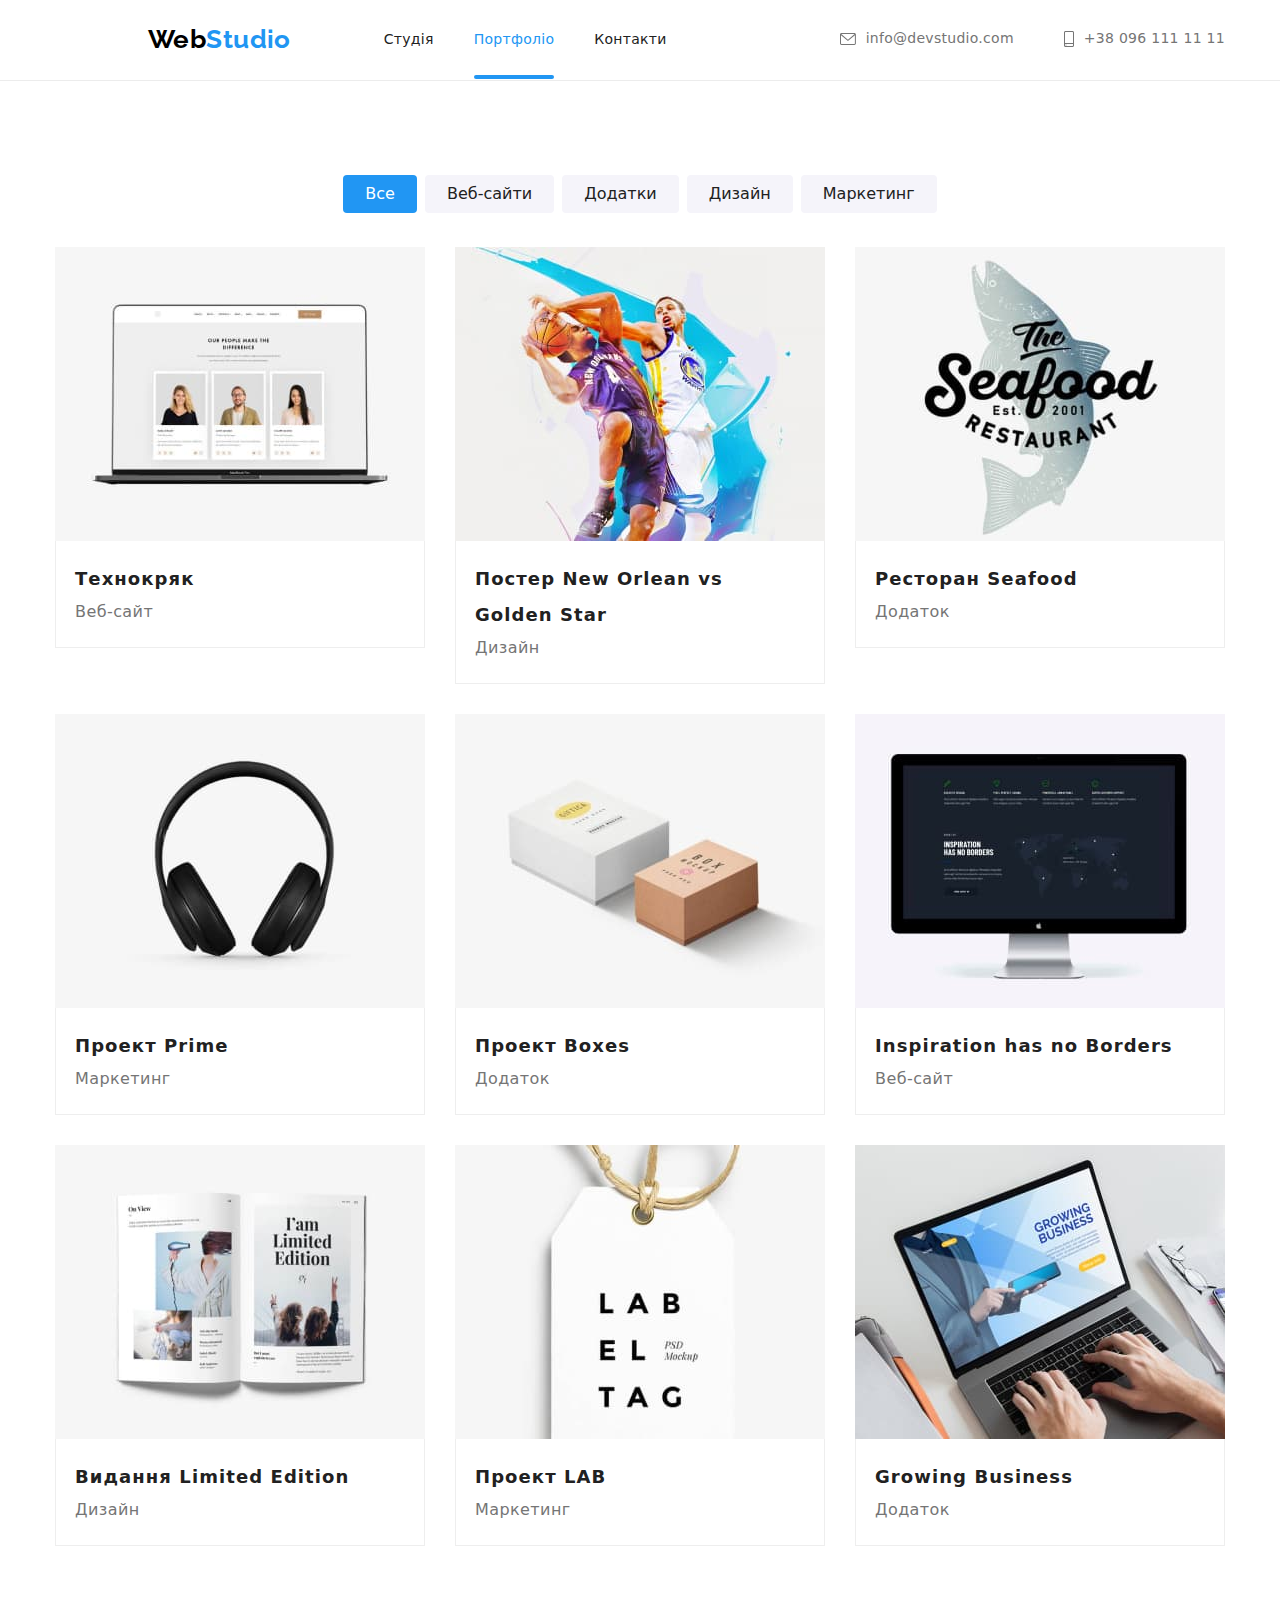
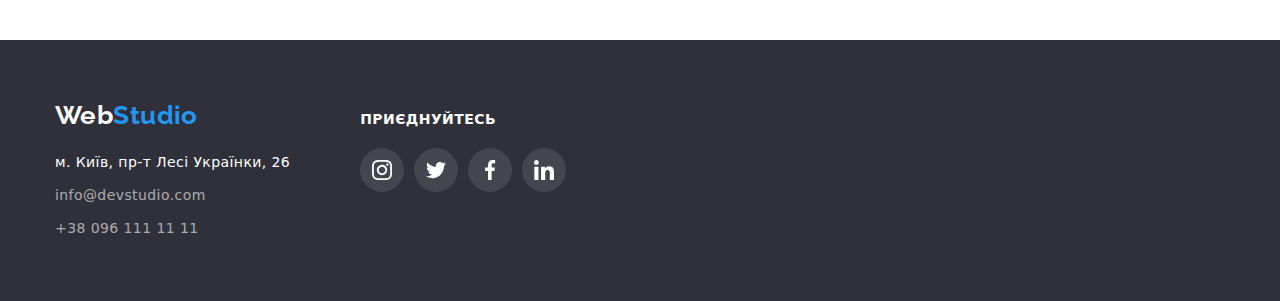
==== commit f49c2452: "edit transition" ====
--- a/portfolio.html
+++ b/portfolio.html
@@ -79,148 +79,166 @@
           </ul>
           <ul class="projects__list list">
             <li class="projects__item">
-              <div class="projects-thumb">
-                <img src="./images/img_1.jpg" alt="Ноутбук" width="370" />
-                <div class="projects-overlay">
-                  <p class="projects-overlay__text">
-                    Ресурс пропонує комплексні пропозиції з різним рівнем функціоналу та сервісів.
-                    Все це дозволить відвідувачу отримати вичерпні відомості про компанію чи
-                    приватну особу.
-                  </p>
-                </div>
-              </div>
-              <div class="projects-text__wrapper">
-                <h2 class="projects__title">Технокряк</h2>
-                <p class="projects__text">Веб-сайт</p>
-              </div>
-            </li>
-            <li class="projects__item">
-              <div class="projects-thumb">
-                <img src="./images/img_2.jpg" alt="Баскетболіти" width="370" />
-                <div class="projects-overlay">
-                  <p class="projects-overlay__text">
-                    Ресурс пропонує комплексні пропозиції з різним рівнем функціоналу та сервісів.
-                    Все це дозволить відвідувачу отримати вичерпні відомості про компанію чи
-                    приватну особу.
-                  </p>
-                </div>
-              </div>
-              <div class="projects-text__wrapper">
-                <h2 class="projects__title">Постер New Orlean vs Golden Star</h2>
-                <p class="projects__text">Дизайн</p>
-              </div>
-            </li>
-            <li class="projects__item">
-              <div class="projects-thumb">
-                <img src="./images/img_3.jpg" alt="Ресторан" width="370" />
-                <div class="projects-overlay">
-                  <p class="projects-overlay__text">
-                    Ресурс пропонує комплексні пропозиції з різним рівнем функціоналу та сервісів.
-                    Все це дозволить відвідувачу отримати вичерпні відомості про компанію чи
-                    приватну особу.
-                  </p>
-                </div>
-              </div>
-              <div class="projects-text__wrapper">
-                <h2 class="projects__title">Ресторан Seafood</h2>
-                <p class="projects__text">Додаток</p>
-              </div>
-            </li>
-            <li class="projects__item">
-              <div class="projects-thumb">
-                <img src="images/img_4.jpg" alt="Навушники" width="370" />
-                <div class="projects-overlay">
-                  <p class="projects-overlay__text">
-                    Ресурс пропонує комплексні пропозиції з різним рівнем функціоналу та сервісів.
-                    Все це дозволить відвідувачу отримати вичерпні відомості про компанію чи
-                    приватну особу.
-                  </p>
-                </div>
-              </div>
-              <div class="projects-text__wrapper">
-                <h2 class="projects__title">Проект Prime</h2>
-                <p class="projects__text">Маркетинг</p>
-              </div>
-            </li>
-            <li class="projects__item">
-              <div class="projects-thumb">
-                <img src="images/img_5.jpg" alt="Коробки" width="370" />
-                <div class="projects-overlay">
-                  <p class="projects-overlay__text">
-                    Ресурс пропонує комплексні пропозиції з різним рівнем функціоналу та сервісів.
-                    Все це дозволить відвідувачу отримати вичерпні відомості про компанію чи
-                    приватну особу.
-                  </p>
-                </div>
-              </div>
-              <div class="projects-text__wrapper">
-                <h2 class="projects__title">Проект Boxes</h2>
-                <p class="projects__text">Додаток</p>
-              </div>
-            </li>
-            <li class="projects__item">
-              <div class="projects-thumb">
-                <img src="images/img_6.jpg" alt="Монітор" width="370" />
-                <div class="projects-overlay">
-                  <p class="projects-overlay__text">
-                    Ресурс пропонує комплексні пропозиції з різним рівнем функціоналу та сервісів.
-                    Все це дозволить відвідувачу отримати вичерпні відомості про компанію чи
-                    приватну особу.
-                  </p>
-                </div>
-              </div>
-              <div class="projects-text__wrapper">
-                <h2 class="projects__title">Inspiration has no Borders</h2>
-                <p class="projects__text">Веб-сайт</p>
-              </div>
-            </li>
-            <li class="projects__item">
-              <div class="projects-thumb">
-                <img src="images/img_7.jpg" alt="Журнал" width="370" />
-                <div class="projects-overlay">
-                  <p class="projects-overlay__text">
-                    Ресурс пропонує комплексні пропозиції з різним рівнем функціоналу та сервісів.
-                    Все це дозволить відвідувачу отримати вичерпні відомості про компанію чи
-                    приватну особу.
-                  </p>
-                </div>
-              </div>
-              <div class="projects-text__wrapper">
-                <h2 class="projects__title">Видання Limited Edition</h2>
-                <p class="projects__text">Дизайн</p>
-              </div>
-            </li>
-            <li class="projects__item">
-              <div class="projects-thumb">
-                <img src="images/img_8.jpg" alt="Підвіска" width="370" />
-                <div class="projects-overlay">
-                  <p class="projects-overlay__text">
-                    Ресурс пропонує комплексні пропозиції з різним рівнем функціоналу та сервісів.
-                    Все це дозволить відвідувачу отримати вичерпні відомості про компанію чи
-                    приватну особу.
-                  </p>
-                </div>
-              </div>
-              <div class="projects-text__wrapper">
-                <h2 class="projects__title">Проект LAB</h2>
-                <p class="projects__text">Маркетинг</p>
-              </div>
-            </li>
-            <li class="projects__item">
-              <div class="projects-thumb">
-                <img src="images/img_9.jpg" alt="Робочий стіл" width="370" />
-                <div class="projects-overlay">
-                  <p class="projects-overlay__text">
-                    Ресурс пропонує комплексні пропозиції з різним рівнем функціоналу та сервісів.
-                    Все це дозволить відвідувачу отримати вичерпні відомості про компанію чи
-                    приватну особу.
-                  </p>
-                </div>
-              </div>
-              <div class="projects-text__wrapper">
-                <h2 class="projects__title">Growing Business</h2>
-                <p class="projects__text">Додаток</p>
-              </div>
+              <a href="#" class="projects__link link">
+                <div class="projects-thumb">
+                  <img src="./images/img_1.jpg" alt="Ноутбук" width="370" />
+                  <div class="projects-overlay">
+                    <p class="projects-overlay__text">
+                      Ресурс пропонує комплексні пропозиції з різним рівнем функціоналу та сервісів.
+                      Все це дозволить відвідувачу отримати вичерпні відомості про компанію чи
+                      приватну особу.
+                    </p>
+                  </div>
+                </div>
+                <div class="projects-text__wrapper">
+                  <h2 class="projects__title">Технокряк</h2>
+                  <p class="projects__text link">Веб-сайт</p>
+                </div>
+              </a>
+            </li>
+            <li class="projects__item">
+              <a href="#" class="projects__link link">
+                <div class="projects-thumb">
+                  <img src="./images/img_2.jpg" alt="Баскетболіти" width="370" />
+                  <div class="projects-overlay">
+                    <p class="projects-overlay__text">
+                      Ресурс пропонує комплексні пропозиції з різним рівнем функціоналу та сервісів.
+                      Все це дозволить відвідувачу отримати вичерпні відомості про компанію чи
+                      приватну особу.
+                    </p>
+                  </div>
+                </div>
+                <div class="projects-text__wrapper">
+                  <h2 class="projects__title">Постер New Orlean vs Golden Star</h2>
+                  <p class="projects__text link">Дизайн</p>
+                </div>
+              </a>
+            </li>
+            <li class="projects__item">
+              <a href="#" class="projects__link link">
+                <div class="projects-thumb">
+                  <img src="./images/img_3.jpg" alt="Ресторан" width="370" />
+                  <div class="projects-overlay">
+                    <p class="projects-overlay__text">
+                      Ресурс пропонує комплексні пропозиції з різним рівнем функціоналу та сервісів.
+                      Все це дозволить відвідувачу отримати вичерпні відомості про компанію чи
+                      приватну особу.
+                    </p>
+                  </div>
+                </div>
+                <div class="projects-text__wrapper">
+                  <h2 class="projects__title">Ресторан Seafood</h2>
+                  <p class="projects__text link">Додаток</p>
+                </div>
+              </a>
+            </li>
+            <li class="projects__item">
+              <a href="#" class="projects__link link">
+                <div class="projects-thumb">
+                  <img src="images/img_4.jpg" alt="Навушники" width="370" />
+                  <div class="projects-overlay">
+                    <p class="projects-overlay__text">
+                      Ресурс пропонує комплексні пропозиції з різним рівнем функціоналу та сервісів.
+                      Все це дозволить відвідувачу отримати вичерпні відомості про компанію чи
+                      приватну особу.
+                    </p>
+                  </div>
+                </div>
+                <div class="projects-text__wrapper">
+                  <h2 class="projects__title">Проект Prime</h2>
+                  <p class="projects__text link">Маркетинг</p>
+                </div>
+              </a>
+            </li>
+            <li class="projects__item">
+              <a href="#" class="projects__link link">
+                <div class="projects-thumb">
+                  <img src="images/img_5.jpg" alt="Коробки" width="370" />
+                  <div class="projects-overlay">
+                    <p class="projects-overlay__text">
+                      Ресурс пропонує комплексні пропозиції з різним рівнем функціоналу та сервісів.
+                      Все це дозволить відвідувачу отримати вичерпні відомості про компанію чи
+                      приватну особу.
+                    </p>
+                  </div>
+                </div>
+                <div class="projects-text__wrapper">
+                  <h2 class="projects__title">Проект Boxes</h2>
+                  <p class="projects__text link">Додаток</p>
+                </div>
+              </a>
+            </li>
+            <li class="projects__item">
+              <a href="#" class="projects__link link">
+                <div class="projects-thumb">
+                  <img src="images/img_6.jpg" alt="Монітор" width="370" />
+                  <div class="projects-overlay">
+                    <p class="projects-overlay__text">
+                      Ресурс пропонує комплексні пропозиції з різним рівнем функціоналу та сервісів.
+                      Все це дозволить відвідувачу отримати вичерпні відомості про компанію чи
+                      приватну особу.
+                    </p>
+                  </div>
+                </div>
+                <div class="projects-text__wrapper">
+                  <h2 class="projects__title">Inspiration has no Borders</h2>
+                  <p class="projects__text link">Веб-сайт</p>
+                </div>
+              </a>
+            </li>
+            <li class="projects__item">
+              <a href="#" class="projects__link link">
+                <div class="projects-thumb">
+                  <img src="images/img_7.jpg" alt="Журнал" width="370" />
+                  <div class="projects-overlay">
+                    <p class="projects-overlay__text">
+                      Ресурс пропонує комплексні пропозиції з різним рівнем функціоналу та сервісів.
+                      Все це дозволить відвідувачу отримати вичерпні відомості про компанію чи
+                      приватну особу.
+                    </p>
+                  </div>
+                </div>
+                <div class="projects-text__wrapper">
+                  <h2 class="projects__title">Видання Limited Edition</h2>
+                  <p class="projects__text link">Дизайн</p>
+                </div>
+              </a>
+            </li>
+            <li class="projects__item">
+              <a href="#" class="projects__link link">
+                <div class="projects-thumb">
+                  <img src="images/img_8.jpg" alt="Підвіска" width="370" />
+                  <div class="projects-overlay">
+                    <p class="projects-overlay__text">
+                      Ресурс пропонує комплексні пропозиції з різним рівнем функціоналу та сервісів.
+                      Все це дозволить відвідувачу отримати вичерпні відомості про компанію чи
+                      приватну особу.
+                    </p>
+                  </div>
+                </div>
+                <div class="projects-text__wrapper">
+                  <h2 class="projects__title">Проект LAB</h2>
+                  <p class="projects__text link">Маркетинг</p>
+                </div>
+              </a>
+            </li>
+            <li class="projects__item">
+              <a href="#" class="projects__link link">
+                <div class="projects-thumb">
+                  <img src="images/img_9.jpg" alt="Робочий стіл" width="370" />
+                  <div class="projects-overlay">
+                    <p class="projects-overlay__text">
+                      Ресурс пропонує комплексні пропозиції з різним рівнем функціоналу та сервісів.
+                      Все це дозволить відвідувачу отримати вичерпні відомості про компанію чи
+                      приватну особу.
+                    </p>
+                  </div>
+                </div>
+                <div class="projects-text__wrapper">
+                  <h2 class="projects__title">Growing Business</h2>
+                  <p class="projects__text link">Додаток</p>
+                </div>
+              </a>
             </li>
           </ul>
         </div>
@@ -256,28 +274,28 @@
           <h2 class="join-us-title">Приєднуйтесь</h2>
           <ul class="footer-social-icons-list">
             <li class="footer-social-icons-list-item">
-              <a href="#" target="_blank" class="footer-social-link">
+              <a href="#" target="_blank" class="footer-social-icons-link">
                 <svg class="footer-social-icon">
                   <use href="./images/icons.svg#instagram"></use>
                 </svg>
               </a>
             </li>
             <li class="footer-social-icons-list-item">
-              <a href="#" target="_blank" class="footer-social-link">
+              <a href="#" target="_blank" class="footer-social-icons-link">
                 <svg class="footer-social-icon">
                   <use href="./images/icons.svg#twitter"></use>
                 </svg>
               </a>
             </li>
             <li class="footer-social-icons-list-item">
-              <a href="#" target="_blank" class="footer-social-link">
+              <a href="#" target="_blank" class="footer-social-icons-link">
                 <svg class="footer-social-icon">
                   <use href="./images/icons.svg#facebook"></use>
                 </svg>
               </a>
             </li>
             <li class="footer-social-icons-list-item">
-              <a href="#" target="_blank" class="footer-social-link">
+              <a href="#" target="_blank" class="footer-social-icons-link">
                 <svg class="footer-social-icon">
                   <use href="./images/icons.svg#linkedin"></use>
                 </svg>
@@ -285,39 +303,6 @@
             </li>
           </ul>
         </div>
-        <!-- <div class="footer__wrapper">
-          <h3 class="footer-social-title">Приєднуйтесь</h3>
-          <ul class="footer-social-list list">
-            <li class="social-list-item">
-              <a href="" class="social-list-link footer">
-                <svg class="social-list-icon footer">
-                  <use href="./images/icons.svg#instagram"></use>
-                </svg>
-              </a>
-            </li>
-            <li class="social-list-item">
-              <a href="" class="social-list-link footer">
-                <svg class="social-list-icon footer" width=>
-                  <use href="./images/icons.svg#twitter"></use>
-                </svg>
-              </a>
-            </li>
-            <li class="social-list-item">
-              <a href="" class="social-list-link footer">
-                <svg class="social-list-icon footer">
-                  <use href="./images/icons.svg#facebook"></use>
-                </svg>
-              </a>
-            </li>
-            <li class="social-list-item">
-              <a href="" class="social-list-link footer">
-                <svg class="social-list-icon footer">
-                  <use href="./images/icons.svg#linkedin"></use>
-                </svg>
-              </a>
-            </li>
-          </ul>
-        </div> -->
       </div>
     </footer>
   </body>
--- a/css/styles.css
+++ b/css/styles.css
@@ -502,27 +502,17 @@
   display: flex;
 }
 
-.footer-social-icons-list-item {
+.footer-social-icons-link {
+  display: flex;
+  justify-content: center;
+  align-items: center;
+  border-radius: 50%;
   width: 44px;
   height: 44px;
+
   background-color: rgba(255, 255, 255, 0.1);
-  border-radius: 50%;
   margin: 0 10px 0 0;
   transition: background-color var(--transition-func);
-}
-
-.footer-social-icons-list-item a {
-  display: block;
-  padding: 12px;
-}
-
-.footer-social-icons-list-item:last-child {
-  margin-right: 0;
-}
-
-.footer-social-icons-list-item:hover,
-.footer-social-icons-list-item:focus {
-  background-color: var(--accent-color);
 }
 
 .footer-social-icon {
@@ -532,6 +522,11 @@
   transition: fill var(--transition-func);
 }
 
+.footer-social-icons-link:hover,
+.footer-social-icons-link:focus {
+  background-color: var(--accent-color);
+}
+
 .adress {
   margin-top: 20px;
   font-style: normal;
@@ -552,10 +547,11 @@
 }
 
 .adress-link {
+  color: var(--adress-color);
+  transition: color var(--transition-func);
+
   font-style: normal;
   line-height: 1.71;
-  color: var(--adress-color);
-  transition: color var(--transition-func);
 }
 
 .adress-link:hover,
@@ -584,6 +580,15 @@
   text-align: center;
 
   cursor: pointer;
+  transition: background-color 250ms cubic-bezier(0.4, 0, 0.2, 1),
+    box-shadow 250ms cubic-bezier(0.4, 0, 0.2, 1), color 250ms cubic-bezier(0.4, 0, 0.2, 1);
+}
+
+.button:hover,
+.button:focus {
+  background-color: var(--accent-color);
+  color: var(--primary-white-color);
+  box-shadow: 0px 4px 4px 0px #00000040;
 }
 
 .button.primary {
@@ -600,8 +605,6 @@
   align-items: center;
   text-align: center;
   letter-spacing: 0.06em;
-
-  cursor: pointer;
 }
 
 .button.current {
@@ -609,12 +612,7 @@
   min-height: 26px;
   color: var(--primary-white-color);
   background-color: var(--accent-color);
-}
-
-.button-list .button:hover,
-.button-list .button:focus {
-  color: var(--primary-white-color);
-  background-color: var(--accent-color);
+  transition: background-color 5000ms cubic-bezier(0.4, 0, 0.2, 1);
 }
 
 .button.current:hover,
@@ -644,6 +642,16 @@
   display: flex;
   flex-wrap: wrap;
   gap: 30px;
+}
+
+.projects__link {
+  display: block;
+  transition: box-shadow var(--transition-func);
+}
+
+.projects__link:hover,
+.projects__link:focus {
+  box-shadow: 0px 4px 4px rgba(0, 0, 0, 0.25);
 }
 
 .projects-thumb {
@@ -660,6 +668,10 @@
   transition: transform 250ms cubic-bezier(0.4, 0, 0.2, 1);
 }
 
+.projects__item {
+  width: 370px;
+}
+
 .projects__item:hover .projects-overlay {
   transform: translateY(0%);
 }
@@ -670,10 +682,6 @@
   color: var(--primary-white-color);
 }
 
-.projects__item:hover {
-  box-shadow: 0px 4px 4px rgba(0, 0, 0, 0.25);
-}
-
 .projects__title {
   color: var(--title-text-color);
 
@@ -685,12 +693,14 @@
 .projects__text {
   font-size: 16px;
   line-height: 1.88;
+  color: var(--primary-text-color);
 }
 
 .projects-text__wrapper {
   border-left: 1px solid var(--border-content-color);
   border-right: 1px solid var(--border-content-color);
   border-bottom: 1px solid var(--border-content-color);
+
   padding: 20px 19px;
 }
 
